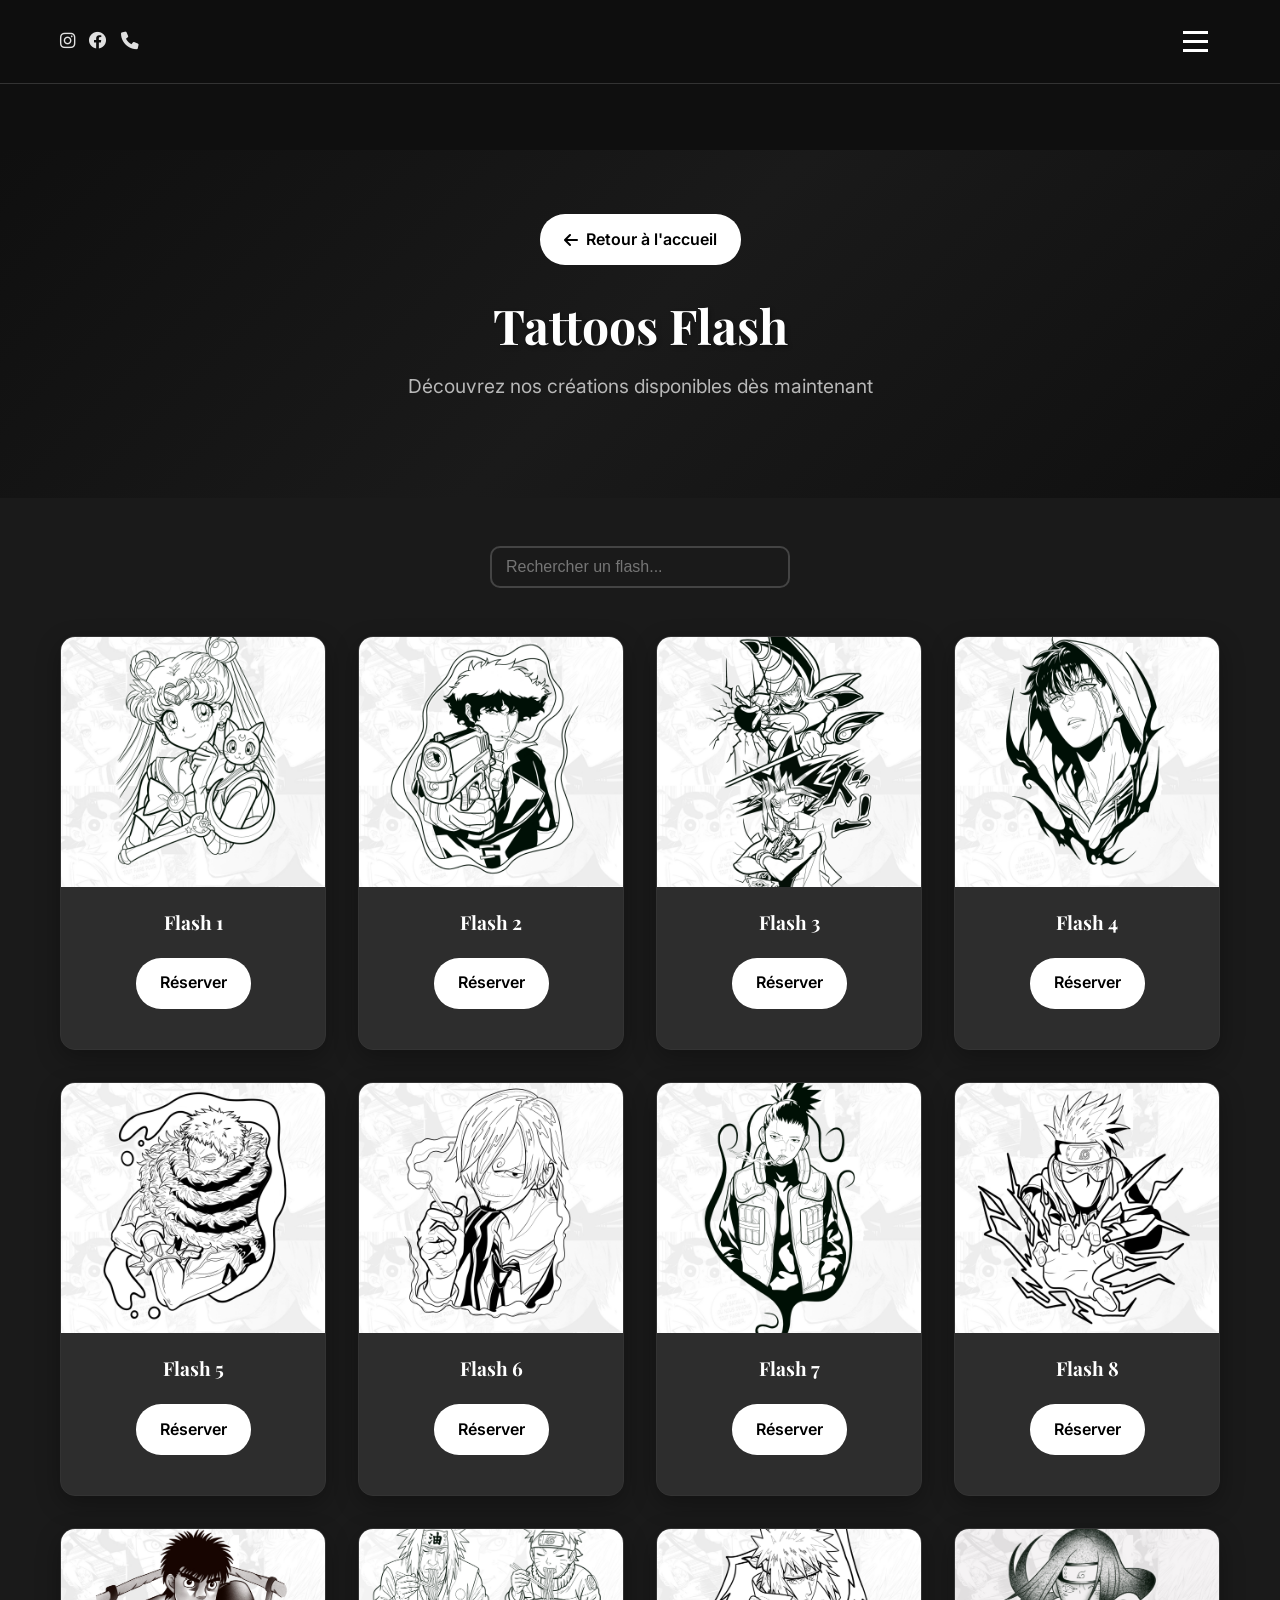
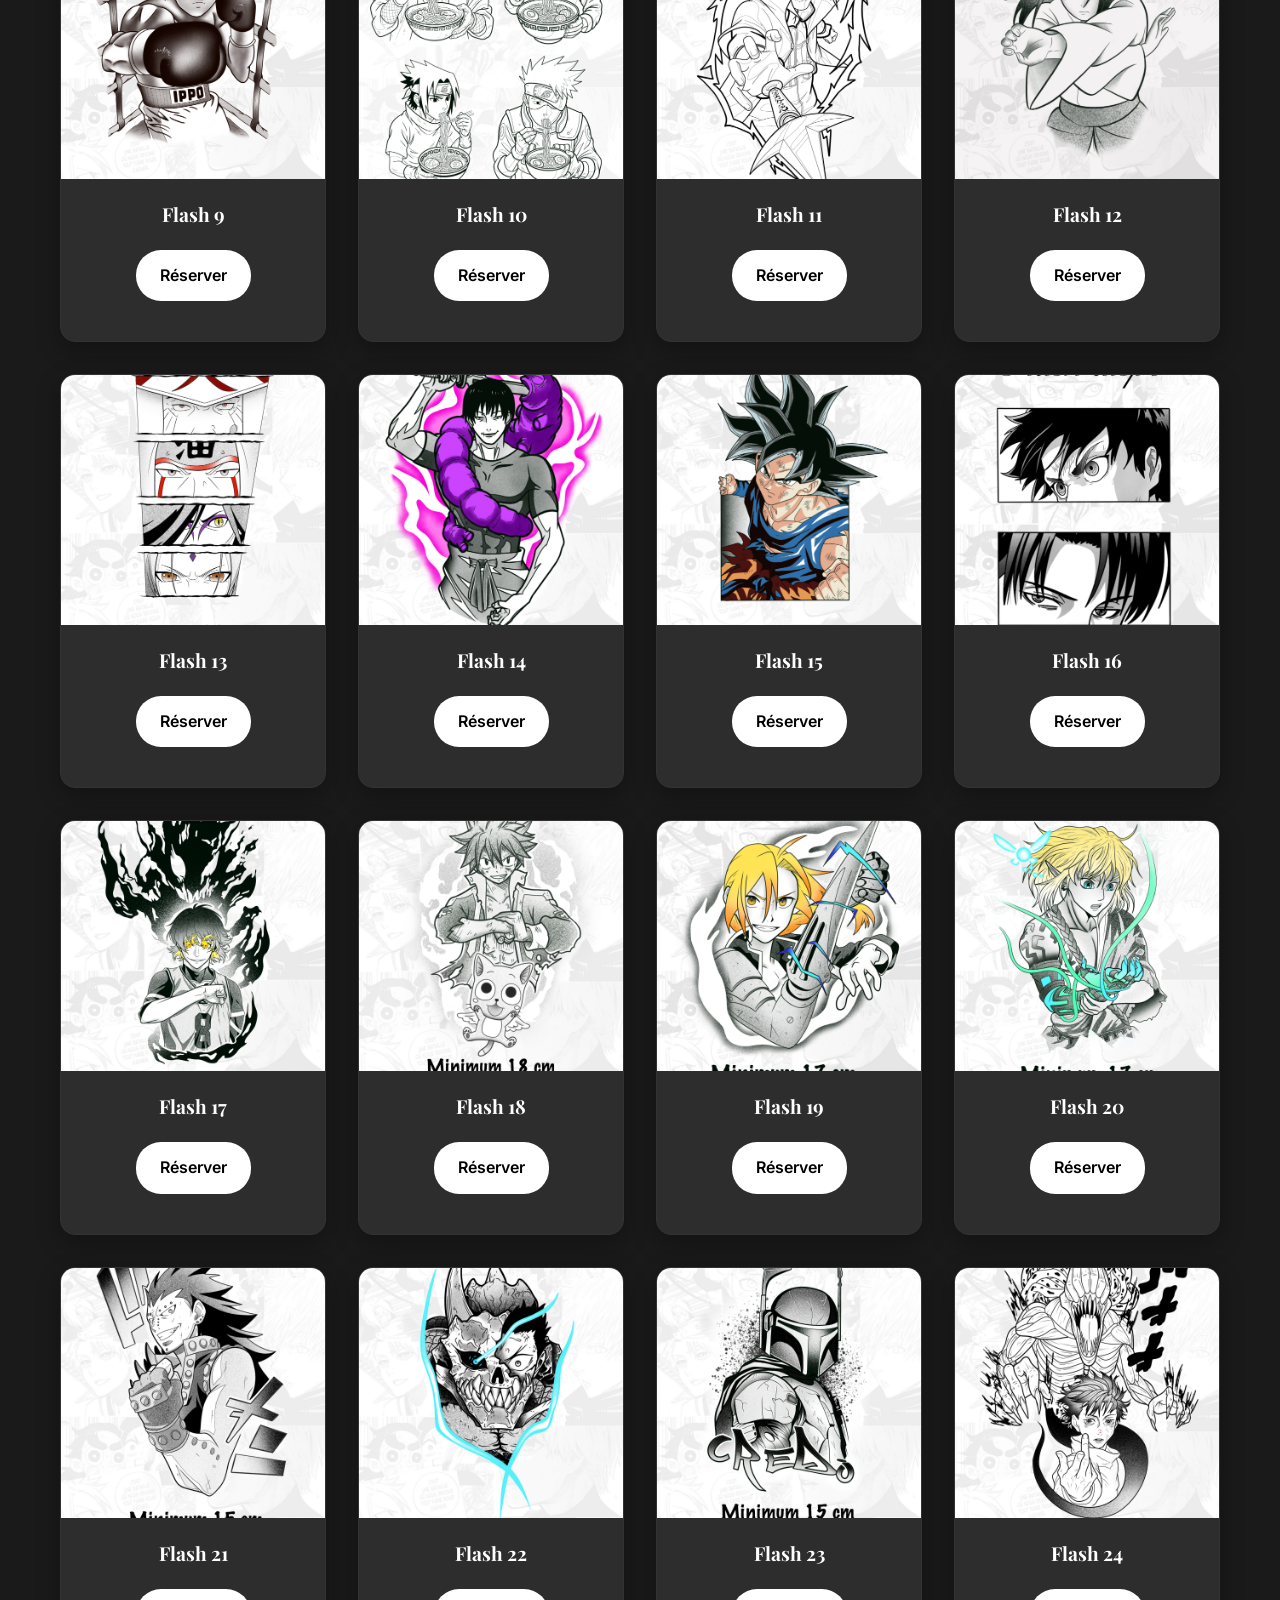
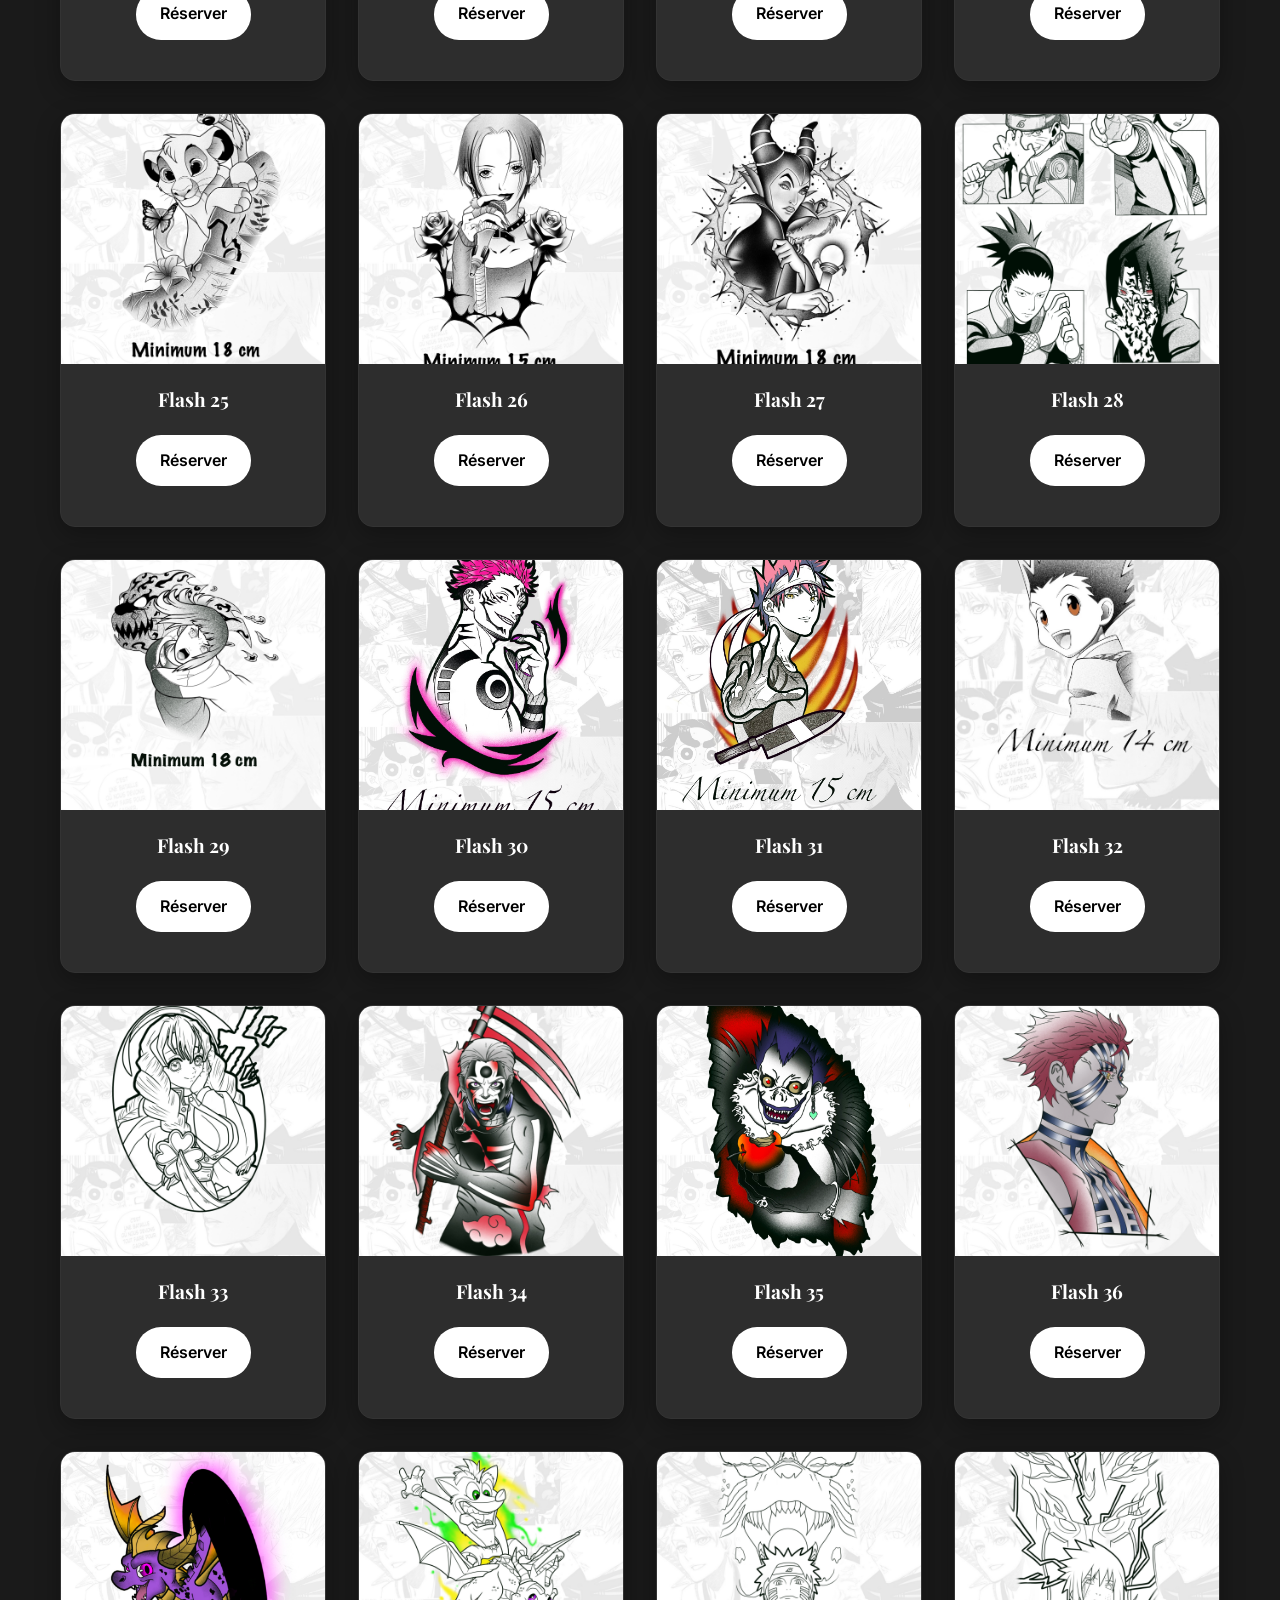
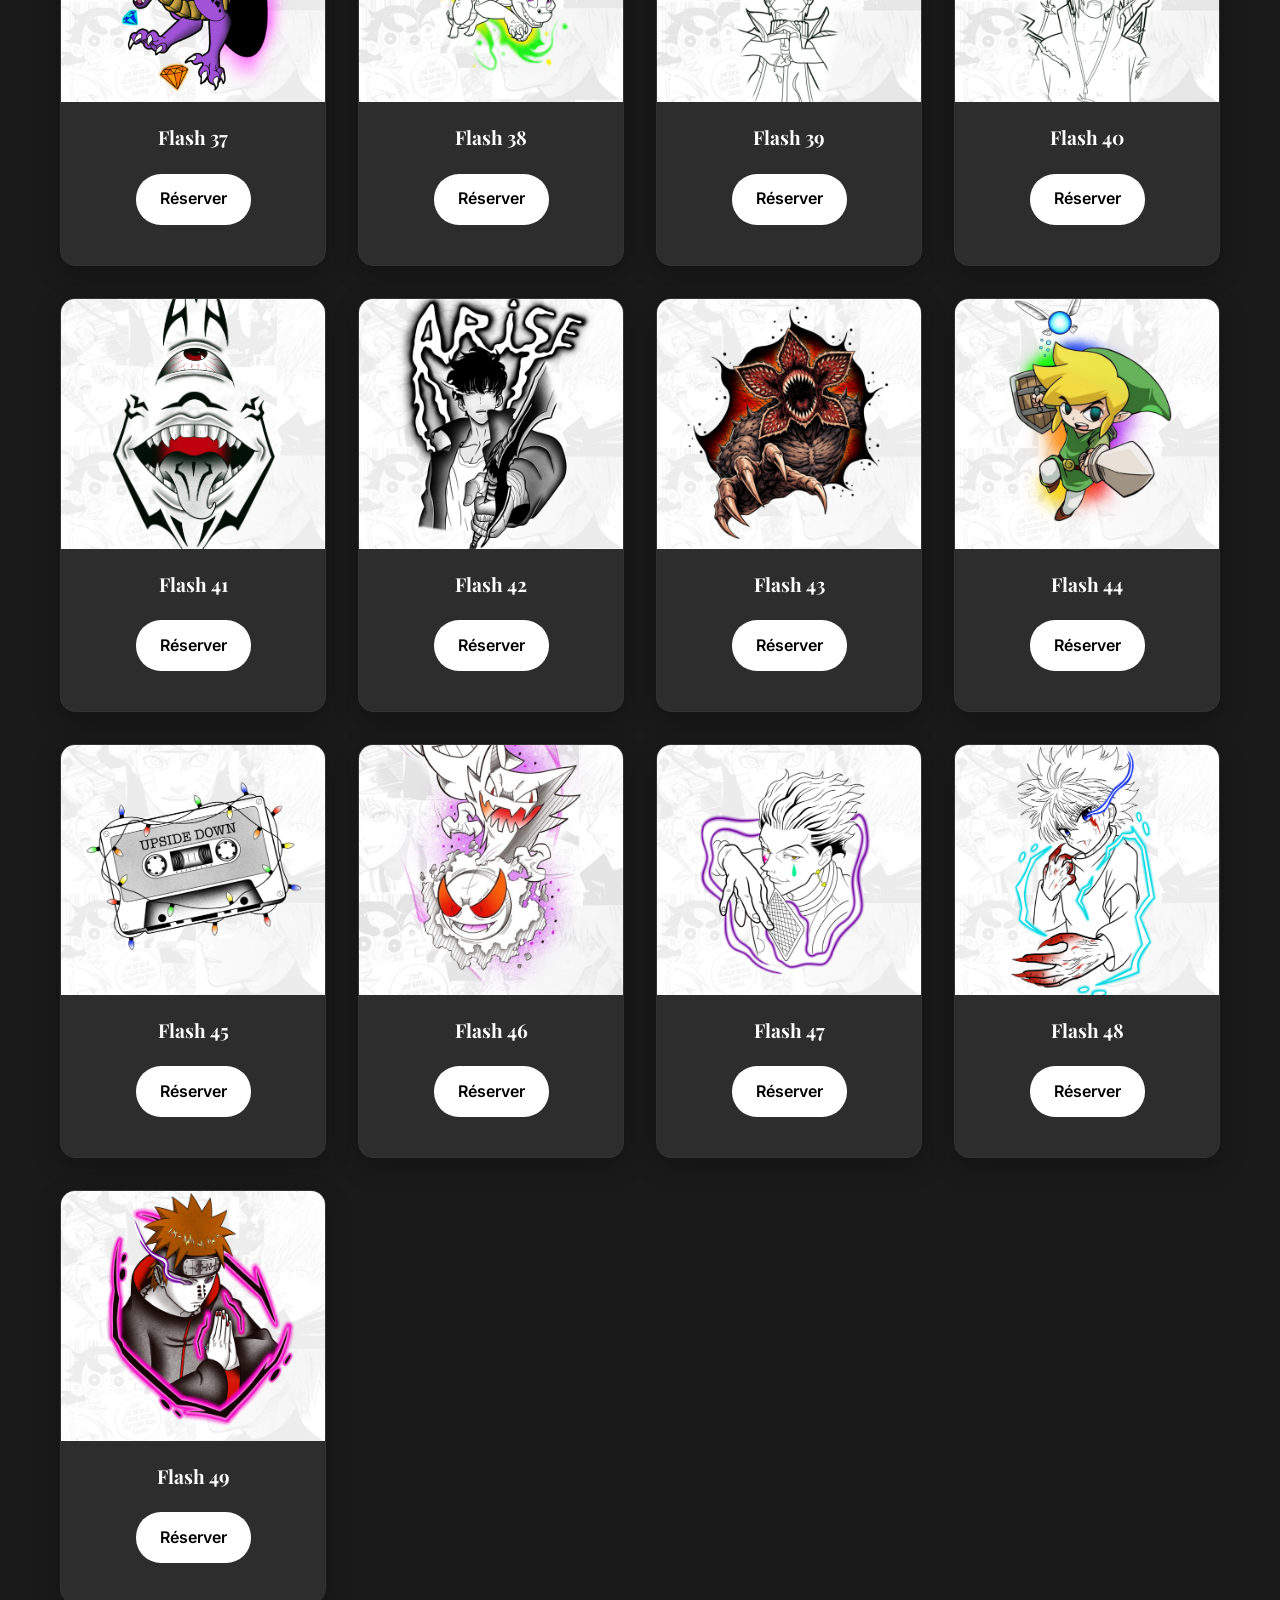
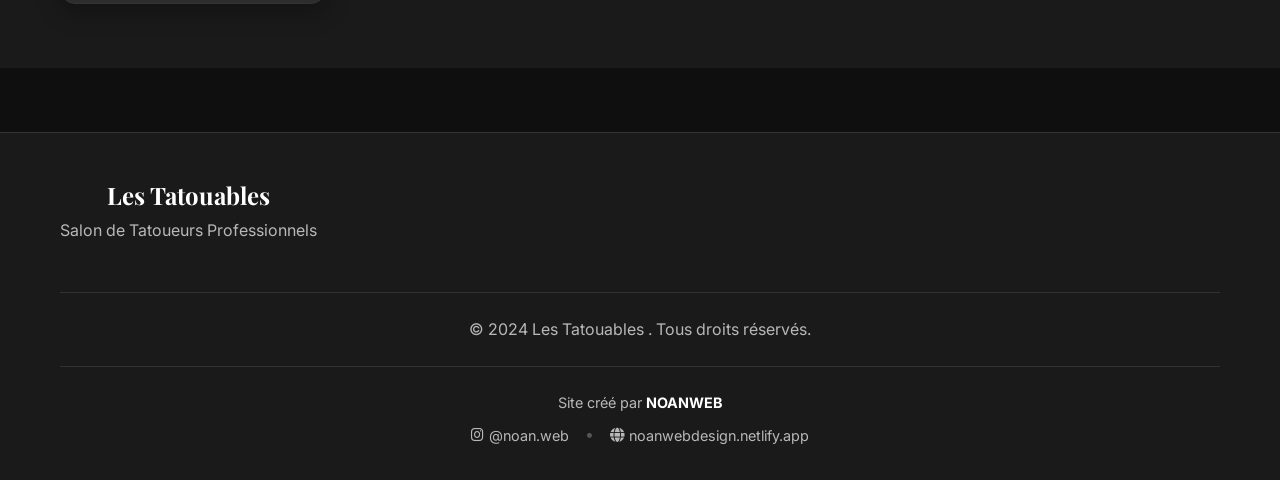
==== flash.html @ b3aecf4c "Site Les Tatouables - avis manuels, flashs, formulaire, styles Made-with: Cursor" ====
<!DOCTYPE html>
<html lang="fr">
<head>
    <meta charset="UTF-8">
    <meta name="viewport" content="width=device-width, initial-scale=1.0">
    <title>Flash - Les Tatouables</title>
    <meta name="description" content="Découvrez nos tatouages flash disponibles chez Les Tatouables - Salon de tatouage à Toul">
    <meta http-equiv="Cache-Control" content="no-cache, no-store, must-revalidate">
    <meta http-equiv="Pragma" content="no-cache">
    <meta http-equiv="Expires" content="0">
    <link rel="icon" type="image/png" href="images/logo.png">
    <link rel="stylesheet" href="styles.css">
    <link href="https://fonts.googleapis.com/css2?family=Playfair+Display:wght@400;700&family=Inter:wght@300;400;500;600&display=swap" rel="stylesheet">
    <link rel="stylesheet" href="https://cdnjs.cloudflare.com/ajax/libs/font-awesome/6.0.0/css/all.min.css">
    <style>
        /* Styles spécifiques pour la page flash */
        .flash-page-header {
            background: linear-gradient(135deg, #0f0f0f 0%, #1a1a1a 50%, #0f0f0f 100%);
            padding: 8rem 0 4rem;
            text-align: center;
            color: #ffffff;
        }
        
        .flash-page-header h1 {
            font-size: 3rem;
            margin-bottom: 1rem;
            text-shadow: 2px 2px 4px rgba(0, 0, 0, 0.3);
            font-family: 'Playfair Display', serif;
            font-weight: 700;
        }
        
        .flash-page-header p {
            font-size: 1.2rem;
            color: #b8b8b8;
            margin-bottom: 2rem;
        }
        
        .back-button {
            display: inline-flex;
            align-items: center;
            gap: 0.5rem;
            background: #ffffff;
            color: #000;
            padding: 0.8rem 1.5rem;
            border-radius: 25px;
            text-decoration: none;
            font-weight: 600;
            transition: all 0.3s ease;
            margin-bottom: 2rem;
        }
        
        .back-button:hover {
            background: #f0f0f0;
            transform: translateY(-2px);
        }
        
        .flash-section {
            padding: 4rem 0;
            background: #1a1a1a;
        }
        
        .flash-controls {
            display: flex;
            justify-content: center;
            gap: 1rem;
            margin-bottom: 3rem;
        }
        
        .flash-search {
            padding: 0.8rem 1.5rem;
            border: 2px solid #333;
            border-radius: 25px;
            background: #2d2d2d;
            color: white;
            font-size: 1rem;
            min-width: 300px;
        }
        
        .flash-search:focus {
            outline: none;
            border-color: #ff6b6b;
        }
        
        .flash-grid {
            display: grid;
            grid-template-columns: repeat(auto-fit, minmax(250px, 1fr));
            gap: 2rem;
            max-width: 1200px;
            margin: 0 auto;
        }
        
        .flash-item {
            background: #2d2d2d;
            border-radius: 15px;
            overflow: hidden;
            box-shadow: 0 8px 25px rgba(0,0,0,0.3);
            transition: transform 0.3s ease, box-shadow 0.3s ease;
        }
        
        .flash-item:hover {
            transform: translateY(-5px);
            box-shadow: 0 15px 35px rgba(0,0,0,0.4);
        }
        
        .flash-img {
            width: 100%;
            height: 250px;
            object-fit: cover;
            cursor: pointer;
            transition: transform 0.3s ease;
        }
        
        .flash-img:hover {
            transform: scale(1.05);
        }
        
        .flash-caption {
            padding: 1.5rem;
            text-align: center;
        }
        
        .flash-caption h3 {
            color: #ffffff;
            font-size: 1.2rem;
            margin-bottom: 0.5rem;
        }
        
        .flash-cta {
            display: inline-block;
            background: white;
            color: black;
            padding: 0.8rem 1.5rem;
            border-radius: 25px;
            text-decoration: none;
            font-weight: 600;
            transition: all 0.3s ease;
            margin-top: 1rem;
        }
        
        .flash-cta:hover {
            background: #f0f0f0;
            transform: translateY(-2px);
        }
        
        .flash-empty {
            text-align: center;
            color: #b8b8b8;
            font-size: 1.2rem;
            padding: 3rem;
        }
        
        /* Lightbox styles */
        .lightbox {
            display: none;
            position: fixed;
            z-index: 9999;
            left: 0;
            top: 0;
            width: 100%;
            height: 100%;
            background-color: rgba(0,0,0,0.9);
            cursor: pointer;
        }
        
        .lightbox-content {
            position: absolute;
            top: 50%;
            left: 50%;
            transform: translate(-50%, -50%);
            max-width: 95%;
            max-height: 95%;
            display: flex;
            align-items: center;
            justify-content: center;
        }
        
        .lightbox img {
            width: 100%;
            height: auto;
            max-width: 100vw;
            max-height: 100vh;
            border-radius: 8px;
            box-shadow: 0 10px 30px rgba(0,0,0,0.5);
            object-fit: contain;
        }
        
        .lightbox-close {
            position: absolute;
            top: 20px;
            right: 30px;
            color: white;
            font-size: 40px;
            font-weight: bold;
            cursor: pointer;
            background: rgba(0,0,0,0.5);
            border-radius: 50%;
            width: 50px;
            height: 50px;
            display: flex;
            align-items: center;
            justify-content: center;
            transition: all 0.3s ease;
        }
        
        .lightbox-close:hover {
            color: #ff4757;
            background: rgba(0,0,0,0.8);
            transform: scale(1.1);
        }
        
        /* Styles pour les boutons de navigation */
        .lightbox-nav {
            position: absolute !important;
            top: 50% !important;
            transform: translateY(-50%) !important;
            background: rgba(0, 0, 0, 0.6) !important;
            color: white !important;
            border: 1px solid rgba(255, 255, 255, 0.3) !important;
            width: 50px !important;
            height: 50px !important;
            border-radius: 50% !important;
            font-size: 16px !important;
            font-weight: normal !important;
            cursor: pointer !important;
            z-index: 10003 !important;
            display: flex !important;
            align-items: center !important;
            justify-content: center !important;
            transition: all 0.3s ease !important;
            opacity: 0.8 !important;
            visibility: visible !important;
            box-shadow: 0 2px 10px rgba(0,0,0,0.3) !important;
            pointer-events: auto !important;
        }
        
        .lightbox-nav:hover {
            background: rgba(0, 0, 0, 0.8) !important;
            opacity: 1 !important;
            transform: translateY(-50%) scale(1.05);
            box-shadow: 0 4px 15px rgba(0,0,0,0.4) !important;
        }
        
        .lightbox-nav:active {
            background: rgba(0, 0, 0, 0.9) !important;
            transform: translateY(-50%) scale(0.98);
        }
        
        .lightbox-prev {
            left: 20px;
        }
        
        .lightbox-next {
            right: 20px;
        }
        
        /* S'assurer que les boutons sont visibles par défaut */
        #lightbox-prev, #lightbox-next {
            display: flex !important;
            opacity: 1 !important;
            visibility: visible !important;
        }
        
        .lightbox-counter {
            position: absolute;
            bottom: 20px;
            left: 50%;
            transform: translateX(-50%);
            background: rgba(0, 0, 0, 0.7);
            color: white;
            padding: 8px 16px;
            border-radius: 20px;
            font-size: 14px;
            font-weight: 600;
            z-index: 10001;
        }
        
        /* Responsive pour mobile */
        @media (max-width: 768px) {
            .flash-page-header h1 {
                font-size: 2rem;
            }
            
            .flash-controls {
                flex-direction: column;
                align-items: center;
            }
            
            .flash-search {
                min-width: auto;
                width: 100%;
                max-width: 300px;
            }
            
            .flash-grid {
                grid-template-columns: repeat(4, 1fr);
                gap: 0.4rem;
                padding: 0 0.4rem;
            }
            
            .flash-item {
                margin-bottom: 0.5rem;
            }
            
            .flash-img {
                height: 100px;
            }
            
            .flash-caption {
                padding: 0.5rem 0.3rem;
            }
            
            .flash-caption h3 {
                font-size: 0.8rem;
                margin-bottom: 0.2rem;
            }
            
            .flash-cta {
                padding: 0.4rem 0.8rem;
                font-size: 0.7rem;
                margin-top: 0.3rem;
            }
            
            .lightbox-nav {
                width: 45px !important;
                height: 45px !important;
                font-size: 14px !important;
            }
            
            .lightbox-prev {
                left: 15px !important;
            }
            
            .lightbox-next {
                right: 15px !important;
            }
        }
        
        /* Optimisation pour très petits écrans */
        @media (max-width: 480px) {
            .flash-grid {
                grid-template-columns: repeat(2, 1fr);
                gap: 0.3rem;
                padding: 0 0.3rem;
            }
            
            .flash-img {
                height: 100px;
            }
            
            .flash-caption {
                padding: 0.5rem 0.3rem;
            }
            
            .flash-caption h3 {
                font-size: 0.8rem;
            }
            
            .flash-cta {
                padding: 0.4rem 0.8rem;
                font-size: 0.7rem;
            }
        }
    </style>
</head>
<body style="padding-top: 150px !important;">
    <!-- Navigation -->
    <nav class="navbar">
        <div class="nav-container" style="position:relative;">
            <div class="nav-left">
                <a href="https://www.instagram.com/lestatouables/" target="_blank" class="nav-link" aria-label="Instagram"><i class="fab fa-instagram"></i></a>
                <a href="https://www.facebook.com/profile.php?id=61582881365342&mibextid=wwXIfr&rdid=1nmot7GjAphBhBTR&share_url=https%3A%2F%2Fwww.facebook.com%2Fshare%2F1G3mzp4a32%2F%3Fmibextid%3DwwXIfr" target="_blank" class="nav-link" aria-label="Facebook"><i class="fab fa-facebook"></i></a>
                <a href="tel:0661154068" class="nav-link" aria-label="Téléphone"><i class="fas fa-phone"></i></a>
            </div>
            <div class="nav-center">
            </div>
            <ul id="menu" class="nav-menu">
                <li><a href="index.html" class="nav-link">Accueil</a></li>
                <li>
                    <a href="ldermo.html" class="nav-link">LDermo</a>
                    <ul class="nav-submenu">
                        <li><a href="ldermo.html" class="nav-link">Présentation</a></li>
                        <li><a href="ldermo-tarifs.html" class="nav-link">Tarification</a></li>
                    </ul>
                </li>
                <li class="active">
                    <a href="sinkolor.html" class="nav-link">Sinkolor</a>
                    <ul class="nav-submenu">
                        <li><a href="sinkolor.html" class="nav-link">Présentation</a></li>
                        <li><a href="flash.html" class="nav-link">Flash disponibles</a></li>
                    </ul>
                </li>
                <li><a href="index.html#avis" class="nav-link">Avis</a></li>
                <li><a href="index.html#contact" class="nav-link">Contact</a></li>
            </ul>
            <div class="hamburger" aria-label="Menu" aria-expanded="false" aria-controls="menu">
                <span class="bar"></span>
                <span class="bar"></span>
                <span class="bar"></span>
            </div>
        </div>
    </nav>

    <!-- Flash Page Header -->
    <section class="flash-page-header" style="padding-top: 4rem !important; margin-top: 0 !important;">
        <div class="container">
            <a href="index.html" class="back-button">
                <i class="fas fa-arrow-left"></i>
                Retour à l'accueil
            </a>
            <h1>Tattoos Flash</h1>
            <p>Découvrez nos créations disponibles dès maintenant</p>
        </div>
    </section>

    <!-- Flash Section -->
    <section class="flash-section" style="padding-top: 2rem !important; margin-top: 0 !important;">
        <div class="container">
            <div class="flash-controls" id="flashControls">
                <input type="search" id="flashSearch" class="flash-search" placeholder="Rechercher un flash...">
            </div>
            <div class="flash-grid" id="flashGrid">
                <div class="flash-item">
                    <img src="images/image00001.jpeg" alt="Flash 1" class="flash-img" onclick="openLightbox('images/image00001.jpeg', 'Flash 1')">
                    <div class="flash-caption">
                        <h3>Flash 1</h3>
                        <a href="index.html#contact" class="flash-cta">Réserver</a>
                    </div>
                </div>
                <div class="flash-item">
                    <img src="images/image00002.jpeg" alt="Flash 2" class="flash-img" onclick="openLightbox('images/image00002.jpeg', 'Flash 2')">
                    <div class="flash-caption">
                        <h3>Flash 2</h3>
                        <a href="index.html#contact" class="flash-cta">Réserver</a>
                    </div>
                </div>
                <div class="flash-item">
                    <img src="images/image00003.jpeg" alt="Flash 3" class="flash-img" onclick="openLightbox('images/image00003.jpeg', 'Flash 3')">
                    <div class="flash-caption">
                        <h3>Flash 3</h3>
                        <a href="index.html#contact" class="flash-cta">Réserver</a>
                    </div>
                </div>
                <div class="flash-item">
                    <img src="images/image00004.jpeg" alt="Flash 4" class="flash-img" onclick="openLightbox('images/image00004.jpeg', 'Flash 4')">
                    <div class="flash-caption">
                        <h3>Flash 4</h3>
                        <a href="index.html#contact" class="flash-cta">Réserver</a>
                    </div>
                </div>
                <div class="flash-item">
                    <img src="images/image00005.jpeg" alt="Flash 5" class="flash-img" onclick="openLightbox('images/image00005.jpeg', 'Flash 5')">
                    <div class="flash-caption">
                        <h3>Flash 5</h3>
                        <a href="index.html#contact" class="flash-cta">Réserver</a>
                    </div>
                </div>
                <div class="flash-item">
                    <img src="images/image00006.jpeg" alt="Flash 6" class="flash-img" onclick="openLightbox('images/image00006.jpeg', 'Flash 6')">
                    <div class="flash-caption">
                        <h3>Flash 6</h3>
                        <a href="index.html#contact" class="flash-cta">Réserver</a>
                    </div>
                </div>
                <div class="flash-item">
                    <img src="images/image00007.jpeg" alt="Flash 7" class="flash-img" onclick="openLightbox('images/image00007.jpeg', 'Flash 7')">
                    <div class="flash-caption">
                        <h3>Flash 7</h3>
                        <a href="index.html#contact" class="flash-cta">Réserver</a>
                    </div>
                </div>
                <div class="flash-item">
                    <img src="images/image00008.jpeg" alt="Flash 8" class="flash-img" onclick="openLightbox('images/image00008.jpeg', 'Flash 8')">
                    <div class="flash-caption">
                        <h3>Flash 8</h3>
                        <a href="index.html#contact" class="flash-cta">Réserver</a>
                    </div>
                </div>
                <div class="flash-item">
                    <img src="images/image00009.jpeg" alt="Flash 9" class="flash-img" onclick="openLightbox('images/image00009.jpeg', 'Flash 9')">
                    <div class="flash-caption">
                        <h3>Flash 9</h3>
                        <a href="index.html#contact" class="flash-cta">Réserver</a>
                    </div>
                </div>
                <div class="flash-item">
                    <img src="images/image00010.jpeg" alt="Flash 10" class="flash-img" onclick="openLightbox('images/image00010.jpeg', 'Flash 10')">
                    <div class="flash-caption">
                        <h3>Flash 10</h3>
                        <a href="index.html#contact" class="flash-cta">Réserver</a>
                    </div>
                </div>
                <div class="flash-item">
                    <img src="images/image00011.jpeg" alt="Flash 11" class="flash-img" onclick="openLightbox('images/image00011.jpeg', 'Flash 11')">
                    <div class="flash-caption">
                        <h3>Flash 11</h3>
                        <a href="index.html#contact" class="flash-cta">Réserver</a>
                    </div>
                </div>
                <div class="flash-item">
                    <img src="images/image00012.jpeg" alt="Flash 12" class="flash-img" onclick="openLightbox('images/image00012.jpeg', 'Flash 12')">
                    <div class="flash-caption">
                        <h3>Flash 12</h3>
                        <a href="index.html#contact" class="flash-cta">Réserver</a>
                    </div>
                </div>
                <div class="flash-item">
                    <img src="images/image00013.jpeg" alt="Flash 13" class="flash-img" onclick="openLightbox('images/image00013.jpeg', 'Flash 13')">
                    <div class="flash-caption">
                        <h3>Flash 13</h3>
                        <a href="index.html#contact" class="flash-cta">Réserver</a>
                    </div>
                </div>
                <div class="flash-item">
                    <img src="images/image00014.jpeg" alt="Flash 14" class="flash-img" onclick="openLightbox('images/image00014.jpeg', 'Flash 14')">
                    <div class="flash-caption">
                        <h3>Flash 14</h3>
                        <a href="index.html#contact" class="flash-cta">Réserver</a>
                    </div>
                </div>
                <div class="flash-item">
                    <img src="images/image00015.jpeg" alt="Flash 15" class="flash-img" onclick="openLightbox('images/image00015.jpeg', 'Flash 15')">
                    <div class="flash-caption">
                        <h3>Flash 15</h3>
                        <a href="index.html#contact" class="flash-cta">Réserver</a>
                    </div>
                </div>
                <div class="flash-item">
                    <img src="images/image00016.jpeg" alt="Flash 16" class="flash-img" onclick="openLightbox('images/image00016.jpeg', 'Flash 16')">
                    <div class="flash-caption">
                        <h3>Flash 16</h3>
                        <a href="index.html#contact" class="flash-cta">Réserver</a>
                    </div>
                </div>
                <div class="flash-item">
                    <img src="images/image00017.jpeg" alt="Flash 17" class="flash-img" onclick="openLightbox('images/image00017.jpeg', 'Flash 17')">
                    <div class="flash-caption">
                        <h3>Flash 17</h3>
                        <a href="index.html#contact" class="flash-cta">Réserver</a>
                    </div>
                </div>
                <div class="flash-item">
                    <img src="images/image00018.jpeg" alt="Flash 18" class="flash-img" onclick="openLightbox('images/image00018.jpeg', 'Flash 18')">
                    <div class="flash-caption">
                        <h3>Flash 18</h3>
                        <a href="index.html#contact" class="flash-cta">Réserver</a>
                    </div>
                </div>
                <div class="flash-item">
                    <img src="images/image00019.jpeg" alt="Flash 19" class="flash-img" onclick="openLightbox('images/image00019.jpeg', 'Flash 19')">
                    <div class="flash-caption">
                        <h3>Flash 19</h3>
                        <a href="index.html#contact" class="flash-cta">Réserver</a>
                    </div>
                </div>
                <div class="flash-item">
                    <img src="images/image00020.jpeg" alt="Flash 20" class="flash-img" onclick="openLightbox('images/image00020.jpeg', 'Flash 20')">
                    <div class="flash-caption">
                        <h3>Flash 20</h3>
                        <a href="index.html#contact" class="flash-cta">Réserver</a>
                    </div>
                </div>
                <div class="flash-item">
                    <img src="images/image00021.jpeg" alt="Flash 21" class="flash-img" onclick="openLightbox('images/image00021.jpeg', 'Flash 21')">
                    <div class="flash-caption">
                        <h3>Flash 21</h3>
                        <a href="index.html#contact" class="flash-cta">Réserver</a>
                    </div>
                </div>
                <div class="flash-item">
                    <img src="images/image00022.jpeg" alt="Flash 22" class="flash-img" onclick="openLightbox('images/image00022.jpeg', 'Flash 22')">
                    <div class="flash-caption">
                        <h3>Flash 22</h3>
                        <a href="index.html#contact" class="flash-cta">Réserver</a>
                    </div>
                </div>
                <div class="flash-item">
                    <img src="images/image00023.jpeg" alt="Flash 23" class="flash-img" onclick="openLightbox('images/image00023.jpeg', 'Flash 23')">
                    <div class="flash-caption">
                        <h3>Flash 23</h3>
                        <a href="index.html#contact" class="flash-cta">Réserver</a>
                    </div>
                </div>
                <div class="flash-item">
                    <img src="images/image00024.jpeg" alt="Flash 24" class="flash-img" onclick="openLightbox('images/image00024.jpeg', 'Flash 24')">
                    <div class="flash-caption">
                        <h3>Flash 24</h3>
                        <a href="index.html#contact" class="flash-cta">Réserver</a>
                    </div>
                </div>
                <div class="flash-item">
                    <img src="images/image00025.jpeg" alt="Flash 25" class="flash-img" onclick="openLightbox('images/image00025.jpeg', 'Flash 25')">
                    <div class="flash-caption">
                        <h3>Flash 25</h3>
                        <a href="index.html#contact" class="flash-cta">Réserver</a>
                    </div>
                </div>
                <div class="flash-item">
                    <img src="images/image00026.jpeg" alt="Flash 26" class="flash-img" onclick="openLightbox('images/image00026.jpeg', 'Flash 26')">
                    <div class="flash-caption">
                        <h3>Flash 26</h3>
                        <a href="index.html#contact" class="flash-cta">Réserver</a>
                    </div>
                </div>
                <div class="flash-item">
                    <img src="images/image00027.jpeg" alt="Flash 27" class="flash-img" onclick="openLightbox('images/image00027.jpeg', 'Flash 27')">
                    <div class="flash-caption">
                        <h3>Flash 27</h3>
                        <a href="index.html#contact" class="flash-cta">Réserver</a>
                    </div>
                </div>
                <div class="flash-item">
                    <img src="images/image00028.jpeg" alt="Flash 28" class="flash-img" onclick="openLightbox('images/image00028.jpeg', 'Flash 28')">
                    <div class="flash-caption">
                        <h3>Flash 28</h3>
                        <a href="index.html#contact" class="flash-cta">Réserver</a>
                    </div>
                </div>
                <div class="flash-item">
                    <img src="images/image00029.jpeg" alt="Flash 29" class="flash-img" onclick="openLightbox('images/image00029.jpeg', 'Flash 29')">
                    <div class="flash-caption">
                        <h3>Flash 29</h3>
                        <a href="index.html#contact" class="flash-cta">Réserver</a>
                    </div>
                </div>
                <div class="flash-item">
                    <img src="images/image00030.jpeg" alt="Flash 30" class="flash-img" onclick="openLightbox('images/image00030.jpeg', 'Flash 30')">
                    <div class="flash-caption">
                        <h3>Flash 30</h3>
                        <a href="index.html#contact" class="flash-cta">Réserver</a>
                    </div>
                </div>
                <div class="flash-item">
                    <img src="images/image00031.jpeg" alt="Flash 31" class="flash-img" onclick="openLightbox('images/image00031.jpeg', 'Flash 31')">
                    <div class="flash-caption">
                        <h3>Flash 31</h3>
                        <a href="index.html#contact" class="flash-cta">Réserver</a>
                    </div>
                </div>
                <div class="flash-item">
                    <img src="images/image00032.jpeg" alt="Flash 32" class="flash-img" onclick="openLightbox('images/image00032.jpeg', 'Flash 32')">
                    <div class="flash-caption">
                        <h3>Flash 32</h3>
                        <a href="index.html#contact" class="flash-cta">Réserver</a>
                    </div>
                </div>
                <div class="flash-item">
                    <img src="images/image00033.jpeg" alt="Flash 33" class="flash-img" onclick="openLightbox('images/image00033.jpeg', 'Flash 33')">
                    <div class="flash-caption">
                        <h3>Flash 33</h3>
                        <a href="index.html#contact" class="flash-cta">Réserver</a>
                    </div>
                </div>
                <div class="flash-item">
                    <img src="images/image00034.jpeg" alt="Flash 34" class="flash-img" onclick="openLightbox('images/image00034.jpeg', 'Flash 34')">
                    <div class="flash-caption">
                        <h3>Flash 34</h3>
                        <a href="index.html#contact" class="flash-cta">Réserver</a>
                    </div>
                </div>
                <div class="flash-item">
                    <img src="images/image00035.jpeg" alt="Flash 35" class="flash-img" onclick="openLightbox('images/image00035.jpeg', 'Flash 35')">
                    <div class="flash-caption">
                        <h3>Flash 35</h3>
                        <a href="index.html#contact" class="flash-cta">Réserver</a>
                    </div>
                </div>
                <div class="flash-item">
                    <img src="images/image00036.jpeg" alt="Flash 36" class="flash-img" onclick="openLightbox('images/image00036.jpeg', 'Flash 36')">
                    <div class="flash-caption">
                        <h3>Flash 36</h3>
                        <a href="index.html#contact" class="flash-cta">Réserver</a>
                    </div>
                </div>
                <div class="flash-item">
                    <img src="images/image00037.jpeg" alt="Flash 37" class="flash-img" onclick="openLightbox('images/image00037.jpeg', 'Flash 37')">
                    <div class="flash-caption">
                        <h3>Flash 37</h3>
                        <a href="index.html#contact" class="flash-cta">Réserver</a>
                    </div>
                </div>
                <div class="flash-item">
                    <img src="images/image00038.jpeg" alt="Flash 38" class="flash-img" onclick="openLightbox('images/image00038.jpeg', 'Flash 38')">
                    <div class="flash-caption">
                        <h3>Flash 38</h3>
                        <a href="index.html#contact" class="flash-cta">Réserver</a>
                    </div>
                </div>
                <div class="flash-item">
                    <img src="images/image00039.jpeg" alt="Flash 39" class="flash-img" onclick="openLightbox('images/image00039.jpeg', 'Flash 39')">
                    <div class="flash-caption">
                        <h3>Flash 39</h3>
                        <a href="index.html#contact" class="flash-cta">Réserver</a>
                    </div>
                </div>
                <div class="flash-item">
                    <img src="images/image00040.jpeg" alt="Flash 40" class="flash-img" onclick="openLightbox('images/image00040.jpeg', 'Flash 40')">
                    <div class="flash-caption">
                        <h3>Flash 40</h3>
                        <a href="index.html#contact" class="flash-cta">Réserver</a>
                    </div>
                </div>
                <div class="flash-item">
                    <img src="images/flashh3.jpeg" alt="Flash 41" class="flash-img" onclick="openLightbox('images/flashh3.jpeg', 'Flash 41')">
                    <div class="flash-caption">
                        <h3>Flash 41</h3>
                        <a href="index.html#contact" class="flash-cta">Réserver</a>
                    </div>
                </div>
                <div class="flash-item">
                    <img src="images/flashh4.jpeg" alt="Flash 42" class="flash-img" onclick="openLightbox('images/flashh4.jpeg', 'Flash 42')">
                    <div class="flash-caption">
                        <h3>Flash 42</h3>
                        <a href="index.html#contact" class="flash-cta">Réserver</a>
                    </div>
                </div>
                <div class="flash-item">
                    <img src="IMG_1117.jpeg" alt="Flash 43" class="flash-img" onclick="openLightbox('IMG_1117.jpeg', 'Flash 43')">
                    <div class="flash-caption">
                        <h3>Flash 43</h3>
                        <a href="index.html#contact" class="flash-cta">Réserver</a>
                    </div>
                </div>
                <div class="flash-item">
                    <img src="IMG_1125.jpeg" alt="Flash 44" class="flash-img" onclick="openLightbox('IMG_1125.jpeg', 'Flash 44')">
                    <div class="flash-caption">
                        <h3>Flash 44</h3>
                        <a href="index.html#contact" class="flash-cta">Réserver</a>
                    </div>
                </div>
                <div class="flash-item">
                    <img src="IMG_1171.jpeg" alt="Flash 45" class="flash-img" onclick="openLightbox('IMG_1171.jpeg', 'Flash 45')">
                    <div class="flash-caption">
                        <h3>Flash 45</h3>
                        <a href="index.html#contact" class="flash-cta">Réserver</a>
                    </div>
                </div>
                <div class="flash-item">
                    <img src="IMG_9510.jpeg" alt="Flash 46" class="flash-img" onclick="openLightbox('IMG_9510.jpeg', 'Flash 46')">
                    <div class="flash-caption">
                        <h3>Flash 46</h3>
                        <a href="index.html#contact" class="flash-cta">Réserver</a>
                    </div>
                </div>
                <div class="flash-item">
                    <img src="images/flashsol1.jpeg" alt="Flash 47" class="flash-img" onclick="openLightbox('images/flashsol1.jpeg', 'Flash 47')">
                    <div class="flash-caption">
                        <h3>Flash 47</h3>
                        <a href="index.html#contact" class="flash-cta">Réserver</a>
                    </div>
                </div>
                <div class="flash-item">
                    <img src="images/flashsol2.jpeg" alt="Flash 48" class="flash-img" onclick="openLightbox('images/flashsol2.jpeg', 'Flash 48')">
                    <div class="flash-caption">
                        <h3>Flash 48</h3>
                        <a href="index.html#contact" class="flash-cta">Réserver</a>
                    </div>
                </div>
                <div class="flash-item">
                    <img src="images/flashzer.jpeg" alt="Flash 49" class="flash-img" onclick="openLightbox('images/flashzer.jpeg', 'Flash 49')">
                    <div class="flash-caption">
                        <h3>Flash 49</h3>
                        <a href="index.html#contact" class="flash-cta">Réserver</a>
                    </div>
                </div>
            </div>
            <div class="flash-empty" id="flashEmpty" style="display:none;">Aucun flash disponible.</div>
        </div>
    </section>

    <!-- Footer -->
    <footer class="footer" style="background: #1a1a1a; padding: 3rem 0 2rem; margin-top: 4rem;">
        <div class="container">
            <div class="footer-content" style="text-align: center; margin-bottom: 2rem;">
                <div class="footer-logo" style="margin-bottom: 1rem;">
                    <h3 style="color: #ffffff; margin-bottom: 0.5rem;">Les Tatouables</h3>
                    <p style="color: #b8b8b8;">Salon de Tatoueurs Professionnels</p>
                </div>
            </div>
            <div class="footer-bottom" style="text-align: center; padding-top: 1.5rem; border-top: 1px solid rgba(255,255,255,0.1); margin-top: 1.5rem;">
                <p style="color: #b8b8b8; margin-bottom: 1rem;">&copy; 2024 Les Tatouables . Tous droits réservés.</p>
                <div class="footer-creator" style="margin-top: 1.5rem; padding-top: 1.5rem; border-top: 1px solid rgba(255,255,255,0.1);">
                    <p style="color: #b8b8b8; font-size: 0.9rem; margin-bottom: 0.5rem;">Site créé par <strong style="color: #ffffff;">NOANWEB</strong></p>
                    <div style="display: flex; justify-content: center; gap: 1rem; align-items: center; flex-wrap: wrap;">
                        <a href="https://www.instagram.com/noan.web/" target="_blank" style="color: #b8b8b8; text-decoration: none; font-size: 0.9rem; display: inline-flex; align-items: center; gap: 0.3rem; transition: color 0.3s ease;" onmouseover="this.style.color='#ffffff'" onmouseout="this.style.color='#b8b8b8'">
                            <i class="fab fa-instagram"></i> @noan.web
                        </a>
                        <span style="color: #555;">•</span>
                        <a href="https://noanwebdesign.netlify.app" target="_blank" style="color: #b8b8b8; text-decoration: none; font-size: 0.9rem; display: inline-flex; align-items: center; gap: 0.3rem; transition: color 0.3s ease;" onmouseover="this.style.color='#ffffff'" onmouseout="this.style.color='#b8b8b8'">
                            <i class="fas fa-globe"></i> noanwebdesign.netlify.app
                        </a>
                    </div>
                </div>
            </div>
        </div>
    </footer>

    <!-- Lightbox -->
    <div id="lightbox" class="lightbox">
        <span class="lightbox-close" onclick="closeLightbox()">&times;</span>
        <button class="lightbox-nav lightbox-prev" id="lightbox-prev" aria-label="Image précédente" onclick="navigateToImage('prev')">
            <i class="fas fa-chevron-left"></i>
        </button>
        <button class="lightbox-nav lightbox-next" id="lightbox-next" aria-label="Image suivante" onclick="navigateToImage('next')">
            <i class="fas fa-chevron-right"></i>
        </button>
        <div class="lightbox-content">
            <img id="lightbox-img" src="" alt="">
        </div>
        <div class="lightbox-counter" id="lightbox-counter">
            <span id="current-image">1</span> / <span id="total-images">1</span>
        </div>
    </div>

    <script type="module" src="script-firebase.js"></script>
    <script>
    // Script de navigation et fonctionnalités de base
    document.addEventListener('DOMContentLoaded', function() {
        // Navigation mobile
        const hamburger = document.querySelector('.hamburger');
        const navMenu = document.querySelector('.nav-menu');
        
        if (hamburger && navMenu) {
            hamburger.addEventListener('click', function() {
                hamburger.classList.toggle('active');
                navMenu.classList.toggle('active');
            });
        }
        
        // Scroll navbar
        const navbar = document.querySelector('.navbar');
        if (navbar) {
            window.addEventListener('scroll', function() {
                if (window.scrollY > 100) {
                    navbar.style.background = 'rgba(15, 15, 15, 0.95)';
                    navbar.style.backdropFilter = 'blur(10px)';
                } else {
                    navbar.style.background = 'rgba(15, 15, 15, 0.95)';
                    navbar.style.boxShadow = 'none';
                }
            });
        }
        
        // Gestion des sous-menus
        const menuItems = document.querySelectorAll('.nav-menu > li');
        
        menuItems.forEach(item => {
            const submenu = item.querySelector('.nav-submenu');
            if (submenu) {
                const mainLink = item.querySelector('a');
                
                // Gestion du survol pour desktop
                item.addEventListener('mouseenter', function() {
                    if (window.innerWidth > 768) {
                        submenu.style.display = 'block';
                    }
                });
                
                item.addEventListener('mouseleave', function() {
                    if (window.innerWidth > 768) {
                        submenu.style.display = 'none';
                    }
                });
                
                // Gestion du clic pour mobile
                mainLink.addEventListener('click', function(e) {
                    if (window.innerWidth <= 768) {
                        e.preventDefault();
                        
                        // Fermer tous les autres sous-menus
                        menuItems.forEach(otherItem => {
                            if (otherItem !== item) {
                                const otherSubmenu = otherItem.querySelector('.nav-submenu');
                                if (otherSubmenu) {
                                    otherSubmenu.style.display = 'none';
                                }
                            }
                        });
                        
                        // Toggle le sous-menu actuel
                        if (submenu.style.display === 'none' || submenu.style.display === '') {
                            submenu.style.display = 'block';
                        } else {
                            submenu.style.display = 'none';
                        }
                    }
                });
            }
        });
        
        // Fermer les sous-menus quand on clique ailleurs
        document.addEventListener('click', function(e) {
            if (!e.target.closest('.nav-menu')) {
                menuItems.forEach(item => {
                    const submenu = item.querySelector('.nav-submenu');
                    if (submenu) {
                        submenu.style.display = 'none';
                    }
                });
            }
        });
    });
    
    // Variables globales pour la navigation dans la lightbox
    let currentImageIndex = 0;
    let allImages = [];
    
    // Fonctions de lightbox - GLOBALES
    function openLightbox(src, alt) {
        console.log('openLightbox appelée pour:', src);
        const lightbox = document.getElementById('lightbox');
        const lightboxImg = document.getElementById('lightbox-img');
        
        // Récupérer toutes les images du portfolio
        const portfolioImages = document.querySelectorAll('#flashGrid .flash-img');
        allImages = Array.from(portfolioImages).map(img => ({
            src: img.src,
            alt: img.alt
        }));
        
        console.log('Images trouvées:', allImages.length);
        
        // Trouver l'index de l'image actuelle
        currentImageIndex = allImages.findIndex(img => img.src === src);
        if (currentImageIndex === -1) currentImageIndex = 0;
        
        console.log('Index actuel:', currentImageIndex);
        
        if (lightbox && lightboxImg) {
            lightboxImg.src = src;
            lightboxImg.alt = alt;
            lightbox.style.display = 'block';
            document.body.style.overflow = 'hidden';
            
            // Mettre à jour le compteur
            updateLightboxCounter();
            
            // Afficher/masquer les boutons de navigation
            updateNavigationButtons();
            
            console.log('Lightbox ouverte, boutons mis à jour');
        }
    }
    
    function updateLightboxCounter() {
        const currentSpan = document.getElementById('current-image');
        const totalSpan = document.getElementById('total-images');
        
        if (currentSpan && totalSpan) {
            currentSpan.textContent = currentImageIndex + 1;
            totalSpan.textContent = allImages.length;
        }
    }
    
    function updateNavigationButtons() {
        const prevBtn = document.getElementById('lightbox-prev');
        const nextBtn = document.getElementById('lightbox-next');
        
        console.log('updateNavigationButtons appelée, allImages.length:', allImages.length);
        console.log('prevBtn:', prevBtn, 'nextBtn:', nextBtn);
        
        if (prevBtn && nextBtn) {
            // Toujours afficher les boutons pour le débogage
            prevBtn.style.display = 'flex';
            nextBtn.style.display = 'flex';
            prevBtn.style.opacity = '1';
            nextBtn.style.opacity = '1';
            prevBtn.style.visibility = 'visible';
            nextBtn.style.visibility = 'visible';
            
            console.log('Boutons forcés à être visibles');
        }
    }
    
    function navigateToImage(direction) {
        console.log('navigateToImage appelée:', direction);
        
        if (allImages.length <= 1) return;
        
        if (direction === 'prev') {
            currentImageIndex = currentImageIndex > 0 ? currentImageIndex - 1 : allImages.length - 1;
        } else if (direction === 'next') {
            currentImageIndex = currentImageIndex < allImages.length - 1 ? currentImageIndex + 1 : 0;
        }
        
        const lightboxImg = document.getElementById('lightbox-img');
        if (lightboxImg && allImages[currentImageIndex]) {
            lightboxImg.src = allImages[currentImageIndex].src;
            lightboxImg.alt = allImages[currentImageIndex].alt;
            updateLightboxCounter();
        }
    }
    
    function closeLightbox() {
        const lightbox = document.getElementById('lightbox');
        if (lightbox) {
            lightbox.style.display = 'none';
            document.body.style.overflow = 'auto';
        }
    }
    
    // Navigation au clavier pour la lightbox
    document.addEventListener('keydown', function(e) {
        const lightbox = document.getElementById('lightbox');
        if (lightbox && lightbox.style.display === 'block') {
            if (e.key === 'Escape') {
                closeLightbox();
            } else if (e.key === 'ArrowLeft') {
                navigateToImage('prev');
            } else if (e.key === 'ArrowRight') {
                navigateToImage('next');
            }
        }
    });
    </script>

</body>
</html>
---- styles.css ----
/* Reset and Base Styles */
* {
    margin: 0;
    padding: 0;
    box-sizing: border-box;
}

html {
    scroll-behavior: smooth;
}

body {
    font-family: 'Inter', sans-serif;
    line-height: 1.6;
    color: #f2f2f2;
    background-color: #0f0f0f;
    overflow-x: hidden;
}

/* Corriger le problème de la navbar qui coupe le contenu sur mobile */
@media (max-width: 768px) {
    body {
        padding-top: 80px !important;
    }
}

.container {
    max-width: 1200px;
    margin: 0 auto;
    padding: 0 20px;
}

/* Typography */
h1, h2, h3, h4, h5, h6 {
    font-family: 'Playfair Display', serif;
    font-weight: 700;
    line-height: 1.2;
}

.section-title {
    font-size: 2.5rem;
    text-align: center;
    margin-bottom: 1rem;
    color: #ffffff;
}

.section-subtitle {
    text-align: center;
    font-size: 1.1rem;
    color: #b8b8b8;
    margin-bottom: 3rem;
}

/* Buttons */
.btn {
    display: inline-block;
    padding: 12px 30px;
    text-decoration: none;
    border-radius: 50px;
    font-weight: 500;
    transition: all 0.3s ease;
    border: none;
    cursor: pointer;
    font-size: 1rem;
}

.btn-primary {
    background: #ffffff;
    color: #000;
    font-weight: 600;
}

.btn-primary:hover {
    transform: translateY(-2px);
    box-shadow: 0 10px 20px rgba(255, 255, 255, 0.25);
}

.btn-secondary {
    background: transparent;
    color: #ffffff;
    border: 2px solid #ffffff;
}

.btn-secondary:hover {
    background: #ffffff;
    color: #000;
    transform: translateY(-2px);
}

.btn-instagram { display:none; }

.btn-instagram:hover {
    transform: translateY(-2px);
    box-shadow: 0 10px 20px rgba(188, 24, 136, 0.3);
}

/* Navigation */
.navbar {
    position: fixed;
    top: 0;
    width: 100%;
    background: rgba(26, 26, 26, 0.95);
    backdrop-filter: blur(10px);
    z-index: 1000;
    padding: 1rem 0;
    transition: all 0.3s ease;
    border-bottom: 1px solid #333;
}

.nav-container {
    max-width: 1200px;
    margin: 0 auto;
    padding: 0 20px;
    display: flex;
    justify-content: space-between;
    align-items: center;
}

.nav-left { display:flex; align-items:center; gap: 14px; }
.nav-left .nav-link { font-size: 1.1rem; }

.nav-center {
    position: absolute;
    left: 50%;
    top: 50%;
    transform: translate(-50%, -50%);
    z-index: 10;
}

.nav-menu {
    position: absolute;
    top: 100%;
    right: 0;
    left: auto;
    width: 280px;
    display: none;
    flex-direction: column;
    list-style: none;
    gap: 0;
    background-color: #1a1a1a;
    text-align: right;
    box-shadow: 0 16px 40px rgba(0, 0, 0, 0.45);
    padding: 0 10px;
    border: none;
    border-radius: 12px;
    margin-top: 10px;
    margin-right: 8px;
    z-index: 1200;
    overflow: hidden;
    max-height: 0;
    opacity: 0;
    transition: max-height .28s ease, opacity .24s ease, padding .24s ease;
}
.nav-menu.active { 
    display: flex; 
    max-height: 70vh; 
    opacity: 1; 
    padding-top: 8px; 
    padding-bottom: 8px; 
}
.nav-menu li { margin: .25rem 0; }

/* Supprimer totalement les puces/markers */
.nav-menu, .nav-submenu { list-style: none; }
.nav-menu li::marker, .nav-submenu li::marker { content: none; }
.nav-menu li, .nav-submenu li { list-style: none; }
.nav-menu > li > a, .nav-submenu .nav-link { background: transparent; }

.nav-link {
    text-decoration: none;
    color: #e0e0e0;
    font-weight: 500;
    transition: color 0.3s ease;
    position: relative;
}

.nav-link:hover {
    color: #ffffff;
}

.nav-link::after {
    content: '';
    position: absolute;
    bottom: -5px;
    left: 0;
    width: 0;
    height: 2px;
    background: #ffffff;
    transition: width 0.3s ease;
}

.nav-link:hover::after {
    width: 100%;
}

/* Sous-menu */
.nav-menu > li { position: relative; }
.nav-submenu {
    position: absolute;
    top: 100%;
    left: 0;
    background: #2c3e50;
    border-radius: 8px;
    box-shadow: 0 4px 15px rgba(0,0,0,0.3);
    z-index: 1000;
    min-width: 200px;
    list-style: none;
    padding: 0;
    margin: 0;
    opacity: 0;
    visibility: hidden;
    pointer-events: none;
    transition: opacity .25s ease, visibility .25s ease;
}

.nav-submenu li {
    display: block;
    margin: 0;
    padding: 0;
}

.nav-submenu .nav-link {
    display: block !important;
    padding: 12px 20px;
    color: #ffffff !important;
    text-decoration: none !important;
    border-bottom: 1px solid #34495e;
    transition: background-color 0.3s ease;
    font-size: 14px;
    width: 100%;
    box-sizing: border-box;
}

.nav-submenu .nav-link:hover {
    background-color: #34495e;
    color: #ffffff !important;
}

.nav-submenu .nav-link:last-child {
    border-bottom: none;
}

.nav-menu > li:hover .nav-submenu {
    opacity: 1;
    visibility: visible;
    pointer-events: auto;
}

.nav-menu > li.is-open > .nav-submenu {
    opacity: 1;
    visibility: visible;
    pointer-events: auto;
}

/* Indicateur chevron */
.nav-menu > li > a::after {
    content: '';
    display: inline-block;
    margin-left: 8px;
    border: 5px solid transparent;
    border-top-color: #ffffff;
    transform: translateY(2px);
}
/* Pas de chevron pour Accueil */
.nav-menu > li:first-child > a::after { display:none; }

/* Supprimer la ligne soulignée/after dans le panneau déroulant pour éviter les carrés */
.nav-menu .nav-link::after { display: none !important; }

/* Liens du panneau: padding/hover clean */
.nav-menu > li > a {
    display: block;
    padding: 10px 8px 10px 8px;
    border-radius: 8px;
    text-align: right;
}
.nav-menu > li + li { border-top: none; }
.nav-menu > li > a:hover { background: #202020; color: #fff; }

.hamburger {
    display: flex;
    flex-direction: column;
    cursor: pointer;
    z-index: 1001;
    padding: 8px;
    margin: 4px;
}

.bar {
    width: 25px;
    height: 3px;
    background: #ffffff;
    margin: 3px 0;
    transition: 0.3s;
}

/* Animation burger -> X */
.hamburger.active .bar:nth-child(1){
    transform: translateY(6px) rotate(45deg);
}
.hamburger.active .bar:nth-child(2){
    opacity: 0;
}
.hamburger.active .bar:nth-child(3){
    transform: translateY(-6px) rotate(-45deg);
}

/* Hero Section */
.hero {
    min-height: 100vh;
    display: flex;
    align-items: center;
    justify-content: center;
    background: linear-gradient(135deg, #0f0f0f 0%, #1a1a1a 50%, #0f0f0f 100%);
    color: #e0e0e0;
    position: relative;
    overflow: hidden;
    padding: 2rem 0;
}

.hero::before {
    content: '';
    position: absolute;
    top: 0;
    left: 0;
    right: 0;
    bottom: 0;
    background: url('data:image/svg+xml,<svg xmlns="http://www.w3.org/2000/svg" viewBox="0 0 1000 1000"><defs><pattern id="grain" width="100" height="100" patternUnits="userSpaceOnUse"><circle cx="50" cy="50" r="1" fill="white" opacity="0.1"/></pattern></defs><rect width="100%" height="100%" fill="url(%23grain)"/></svg>');
    opacity: 0.1;
}

.hero-content {
    flex: 1;
    max-width: 600px;
    z-index: 2;
    position: relative;
    text-align: center;
    margin: 0 auto;
    padding: 0 2rem;
}

.hero-title {
    font-size: 4rem;
    margin-bottom: 1.5rem;
    text-shadow: 2px 2px 4px rgba(0, 0, 0, 0.3);
    animation: fadeInUp 1.2s ease-out;
}

.hero-subtitle {
    font-size: 1.5rem;
    margin-bottom: 1.5rem;
    opacity: 0.9;
    animation: fadeInUp 1.2s ease-out 0.3s both;
    color: #ffffff;
}

.hero-description {
    font-size: 1.2rem;
    margin-bottom: 3rem;
    opacity: 0.8;
    line-height: 1.8;
    max-width: 600px;
    margin-left: auto;
    margin-right: auto;
    animation: fadeInUp 1.2s ease-out 0.6s both;
    font-weight: 500;
}

.hero-buttons {
    display: flex;
    gap: 1.5rem;
    flex-wrap: wrap;
    justify-content: center;
    animation: fadeInUp 1.2s ease-out 0.9s both;
}

.hero-image {
    flex: 1;
    display: flex;
    justify-content: center;
    align-items: center;
    z-index: 2;
    position: relative;
    animation: fadeInUp 1.2s ease-out 1.2s both;
}

.tattoo-preview {
    width: 300px;
    height: 300px;
    background: #0f0f0f;
    border-radius: 50%;
    display: flex;
    align-items: center;
    justify-content: center;
    border: 2px solid #ffffff;
    box-shadow: 0 0 24px rgba(255,255,255,0.06);
    animation: float 6s ease-in-out infinite;
    overflow: hidden;
}

.tattoo-preview img {
    max-width: 90%;
    height: auto;
}

@keyframes float {
    0%, 100% { transform: translateY(0px); }
    50% { transform: translateY(-20px); }
}

/* neonPulse retiré pour N&B */

@keyframes fadeInUp {
    from {
        opacity: 0;
        transform: translateY(30px);
    }
    to {
        opacity: 1;
        transform: translateY(0);
    }
}

/* About Section */
.about {
    padding: 5rem 0;
    background: #141414;
}

.about-content {
    display: grid;
    grid-template-columns: 1fr 1fr;
    gap: 4rem;
    align-items: center;
}

.about-text h2 {
    font-size: 2.5rem;
    margin-bottom: 1.5rem;
    color: #ffffff;
}

.about-text p {
    font-size: 1.1rem;
    margin-bottom: 1.5rem;
    color: #d0d0d0;
    line-height: 1.8;
}

.about-stats {
    display: grid;
    grid-template-columns: repeat(3, 1fr);
    gap: 2rem;
    margin-top: 2rem;
}

.stat {
    text-align: center;
}

.stat h3 {
    font-size: 2.5rem;
    color: #ffffff;
    margin-bottom: 0.5rem;
}

.stat p {
    color: #b8b8b8;
    font-weight: 500;
}

.about-image {
    display: flex;
    justify-content: center;
}

.about-photo {
    width: 300px;
    height: 300px;
    border-radius: 20px;
    object-fit: cover;
    box-shadow: 0 20px 40px rgba(255, 255, 255, 0.06);
    border: 2px solid #ffffff;
    transition: transform 0.3s ease;
}

.about-photo:hover {
    transform: scale(1.05);
}

/* Portfolio Section */
.portfolio {
    padding: 5rem 0;
    background: #0f0f0f;
}

.portfolio-filters {
    display: flex;
    justify-content: center;
    gap: 1rem;
    margin-bottom: 3rem;
    flex-wrap: wrap;
}

.filter-btn {
    padding: 10px 20px;
    border: 2px solid #444;
    background: #2d2d2d;
    color: #b8b8b8;
    border-radius: 25px;
    cursor: pointer;
    transition: all 0.3s ease;
    font-weight: 500;
}

.filter-btn.active,
.filter-btn:hover {
    background: #ffffff;
    color: #000;
    border-color: #ffffff;
}

.portfolio-grid {
    display: grid;
    grid-template-columns: repeat(auto-fit, minmax(300px, 1fr));
    gap: 2rem;
    margin-bottom: 3rem;
}

.portfolio-item {
    position: relative;
    border-radius: 15px;
    overflow: hidden;
    box-shadow: 0 10px 30px rgba(0, 0, 0, 0.3);
    transition: transform 0.3s ease;
    cursor: pointer;
    border: 1px solid #333;
    background: #2d2d2d;
}

.portfolio-image {
    height: 300px;
    background: #2d2d2d;
    display: flex;
    align-items: center;
    justify-content: center;
    position: relative;
    overflow: hidden;
}

.portfolio-image img {
    width: 100%;
    height: 100%;
    object-fit: cover;
    transition: transform 0.3s ease;
}

.portfolio-item:hover .portfolio-image img {
    transform: scale(1.05);
}

.portfolio-image i {
    font-size: 3rem;
    color: #000;
    opacity: 0.9;
}

.portfolio-item:hover {
    transform: translateY(-10px);
}

.portfolio-image {
    height: 300px;
    background: #2d2d2d;
    display: flex;
    align-items: center;
    justify-content: center;
    position: relative;
    overflow: hidden;
}

.portfolio-image img {
    width: 100%;
    height: 100%;
    object-fit: cover;
    transition: transform 0.3s ease;
}

.portfolio-item:hover .portfolio-image img {
    transform: scale(1.05);
}

.portfolio-image i {
    font-size: 3rem;
    color: #000;
    opacity: 0.9;
}

.portfolio-overlay {
    position: absolute;
    bottom: 0;
    left: 0;
    right: 0;
    background: linear-gradient(transparent, rgba(0, 0, 0, 0.8));
    color: white;
    padding: 2rem 1.5rem 1.5rem;
    transform: translateY(100%);
    transition: transform 0.3s ease;
}

.portfolio-item:hover .portfolio-overlay {
    transform: translateY(0);
}

.portfolio-overlay h3 {
    font-size: 1.2rem;
    margin-bottom: 0.5rem;
}

.portfolio-link { display:none; }

.portfolio-link:hover {
    transform: translateY(-2px);
    box-shadow: 0 5px 15px rgba(188, 24, 136, 0.3);
}

.portfolio-cta {
    text-align: center;
    padding: 3rem 0;
    background: #141414;
    border-radius: 15px;
    border: 1px solid #333;
}

.portfolio-cta p {
    font-size: 1.1rem;
    color: #b8b8b8;
    margin-bottom: 1.5rem;
}

/* Services Section */
.services {
    padding: 5rem 0;
    background: #141414;
}

.services-grid {
    display: grid;
    grid-template-columns: repeat(auto-fit, minmax(250px, 1fr));
    gap: 2rem;
}

.service-card {
    background: #1a1a1a;
    padding: 2.5rem 2rem;
    border-radius: 15px;
    text-align: center;
    box-shadow: 0 10px 30px rgba(0, 0, 0, 0.3);
    transition: transform 0.3s ease;
    border: 1px solid #333;
}

.service-card:hover {
    transform: translateY(-10px);
}

.service-icon {
    width: 80px;
    height: 80px;
    background: #ffffff;
    border-radius: 50%;
    display: flex;
    align-items: center;
    justify-content: center;
    margin: 0 auto 1.5rem;
}

.service-icon i {
    font-size: 2rem;
    color: #000;
}

.service-card h3 {
    font-size: 1.3rem;
    margin-bottom: 1rem;
    color: #ffffff;
}

.service-card p {
    color: #b8b8b8;
    line-height: 1.6;
}


/* Reviews Section */
.reviews {
    padding: 5rem 0;
    background: #1a1a1a;
}

.reviews-content {
    max-width: 1000px;
    margin: 0 auto;
}

.reviews-stats {
    display: flex;
    justify-content: space-between;
    align-items: center;
    margin-bottom: 3rem;
    padding: 2rem;
    background: #2d2d2d;
    border-radius: 15px;
    border: 1px solid #333;
}

.rating-summary {
    text-align: center;
}

.rating-number {
    font-size: 3rem;
    font-weight: 700;
    color: #ffffff;
    margin-bottom: 0.5rem;
}

.rating-text {
    color: #b8b8b8;
    font-size: 1.1rem;
}

.btn-google {
    background: #4285f4;
    color: white;
    display: inline-flex;
    align-items: center;
    gap: 0.5rem;
    padding: 12px 24px;
    border-radius: 25px;
    text-decoration: none;
    font-weight: 600;
    transition: all 0.3s ease;
}

.btn-google:hover {
    background: #3367d6;
    transform: translateY(-2px);
    box-shadow: 0 5px 15px rgba(66, 133, 244, 0.3);
}

.reviews-grid {
    display: grid;
    grid-template-columns: 1fr;
    gap: 2rem;
    margin-bottom: 3rem;
}

/* Cartes d'avis (saisie manuelle) */
.review-card:hover {
    transform: translateY(-5px);
}

/* Elfsight Google Reviews Widget Styles */
.elfsight-app-7efff75b-f392-419b-aff2-472c2b24ea67 {
    width: 100% !important;
    max-width: 100% !important;
    margin: 0 auto !important;
    border-radius: 15px !important;
    overflow: hidden !important;
    box-shadow: 0 10px 30px rgba(0, 0, 0, 0.3) !important;
    background: #2d2d2d !important;
    border: 1px solid #333 !important;
}

/* Override Elfsight styles to match your theme */
.elfsight-app-7efff75b-f392-419b-aff2-472c2b24ea67 * {
    color: #000000 !important;
}

.elfsight-app-7efff75b-f392-419b-aff2-472c2b24ea67 .elfsight-review {
    background: #ffffff !important;
    border: 1px solid #ddd !important;
    border-radius: 15px !important;
    margin: 1rem !important;
    color: #000000 !important;
}

.elfsight-app-7efff75b-f392-419b-aff2-472c2b24ea67 .elfsight-review-text {
    color: #333333 !important;
}

.elfsight-app-7efff75b-f392-419b-aff2-472c2b24ea67 .elfsight-review-author {
    color: #000000 !important;
}

.elfsight-app-7efff75b-f392-419b-aff2-472c2b24ea67 .elfsight-review-rating {
    color: #ffd700 !important;
}

.elfsight-app-7efff75b-f392-419b-aff2-472c2b24ea67 .elfsight-review-date {
    color: #666666 !important;
}

.elfsight-app-7efff75b-f392-419b-aff2-472c2b24ea67 .elfsight-review-title {
    color: #000000 !important;
}

.elfsight-app-7efff75b-f392-419b-aff2-472c2b24ea67 .elfsight-review-content {
    color: #333333 !important;
}

/* Hide widget title/header text */
.elfsight-app-7efff75b-f392-419b-aff2-472c2b24ea67 .elfsight-widget-title,
.elfsight-app-7efff75b-f392-419b-aff2-472c2b24ea67 .elfsight-widget-header,
.elfsight-app-7efff75b-f392-419b-aff2-472c2b24ea67 .elfsight-widget-subtitle,
.elfsight-app-7efff75b-f392-419b-aff2-472c2b24ea67 .elfsight-widget-description,
.elfsight-app-7efff75b-f392-419b-aff2-472c2b24ea67 .elfsight-widget-text,
.elfsight-app-7efff75b-f392-419b-aff2-472c2b24ea67 .elfsight-widget-label {
    display: none !important;
}

/* Loading state for reviews */
.reviews-loading {
    grid-column: 1 / -1;
    text-align: center;
    padding: 3rem;
    color: #b8b8b8;
}

.loading-spinner {
    width: 40px;
    height: 40px;
    border: 4px solid #333;
    border-top: 4px solid #ffffff;
    border-radius: 50%;
    animation: spin 1s linear infinite;
    margin: 0 auto 1rem;
}

@keyframes spin {
    0% { transform: rotate(0deg); }
    100% { transform: rotate(360deg); }
}

.reviews-loading p {
    margin: 0;
    font-size: 1.1rem;
}

/* Google Reviews API integration styles */
.google-review-card {
    background: #2d2d2d;
    border: 1px solid #333;
    border-radius: 15px;
    padding: 1.5rem;
    transition: transform 0.3s ease, box-shadow 0.3s ease;
}

.google-review-card:hover {
    transform: translateY(-5px);
    box-shadow: 0 10px 30px rgba(0, 0, 0, 0.3);
}

.google-review-header {
    display: flex;
    justify-content: space-between;
    align-items: flex-start;
    margin-bottom: 1rem;
}

.google-reviewer-info {
    display: flex;
    align-items: center;
    gap: 1rem;
}

.google-reviewer-avatar {
    width: 50px;
    height: 50px;
    background: #ffffff;
    border-radius: 50%;
    display: flex;
    align-items: center;
    justify-content: center;
    color: #000;
    font-size: 1.2rem;
    overflow: hidden;
}

.google-reviewer-avatar img {
    width: 100%;
    height: 100%;
    object-fit: cover;
}

.google-reviewer-details h4 {
    color: #ffffff;
    margin-bottom: 0.3rem;
    font-size: 1.1rem;
}

.google-review-rating {
    display: flex;
    align-items: center;
    gap: 0.5rem;
    margin-bottom: 0.5rem;
}

.google-review-rating .rating-number {
    font-size: 1.2rem;
    font-weight: 600;
    color: #ffffff;
}

.google-review-date {
    color: #b8b8b8;
    font-size: 0.9rem;
}

.google-review-content p {
    color: #e0e0e0;
    line-height: 1.6;
    font-style: italic;
}

/* Reviews fallback styles */
.reviews-fallback {
    grid-column: 1 / -1;
    text-align: center;
    padding: 3rem;
    background: #2d2d2d;
    border-radius: 15px;
    border: 1px solid #333;
}

.reviews-fallback-content h3 {
    color: #ffffff;
    margin-bottom: 1rem;
    font-size: 1.8rem;
}

.reviews-fallback-content p {
    color: #b8b8b8;
    margin-bottom: 2rem;
    font-size: 1.1rem;
}

.google-reviews-widget {
    background: #2d2d2d;
    border-radius: 15px;
    border: 1px solid #333;
    overflow: hidden;
    box-shadow: 0 10px 30px rgba(0, 0, 0, 0.3);
}

.google-reviews-preview {
    padding: 3rem;
    text-align: center;
}

.google-logo-large {
    margin-bottom: 2rem;
}

.google-logo-large i {
    font-size: 4rem;
    color: #4285f4;
}

.google-reviews-preview h3 {
    color: #ffffff;
    font-size: 2rem;
    margin-bottom: 1rem;
    font-family: 'Playfair Display', serif;
}

.google-reviews-preview p {
    color: #b8b8b8;
    font-size: 1.2rem;
    margin-bottom: 2rem;
    line-height: 1.6;
}

.reviews-preview-actions {
    margin-bottom: 1rem;
}

.btn-google-large {
    background: #4285f4;
    color: white;
    display: inline-flex;
    align-items: center;
    gap: 0.8rem;
    padding: 16px 32px;
    border-radius: 30px;
    text-decoration: none;
    font-weight: 600;
    font-size: 1.1rem;
    transition: all 0.3s ease;
    box-shadow: 0 4px 15px rgba(66, 133, 244, 0.3);
}

.btn-google-large:hover {
    background: #3367d6;
    transform: translateY(-3px);
    box-shadow: 0 8px 25px rgba(66, 133, 244, 0.4);
}

.btn-google-large i {
    font-size: 1.3rem;
}

.google-reviews-note {
    padding: 1.5rem;
    background: #1a1a1a;
    border-top: 1px solid #333;
}

.google-reviews-note p {
    color: #b8b8b8;
    margin: 0;
    font-size: 0.9rem;
    display: flex;
    align-items: center;
    gap: 0.5rem;
}

.google-reviews-note i {
    color: #4285f4;
}

.reviews-cta {
    text-align: center;
    padding: 3rem 2rem;
    background: #2d2d2d;
    border-radius: 15px;
    border: 1px solid #333;
}

.reviews-cta h3 {
    color: #ffffff;
    margin-bottom: 1rem;
    font-size: 1.8rem;
}

.reviews-cta p {
    color: #b8b8b8;
    margin-bottom: 2rem;
    font-size: 1.1rem;
}

.reviews-cta .btn {
    display: inline-flex;
    align-items: center;
    gap: 0.5rem;
}

/* Contact Section */
.contact {
    padding: 5rem 0;
    background: #0f0f0f;
}

.contact-content {
    display: grid;
    grid-template-columns: 1fr 1fr;
    gap: 4rem;
}

.contact-info {
    display: flex;
    flex-direction: column;
    gap: 2rem;
}

.contact-item {
    display: flex;
    align-items: center;
    gap: 1rem;
}

.contact-icon {
    width: 60px;
    height: 60px;
    background: #ffffff;
    border-radius: 50%;
    display: flex;
    align-items: center;
    justify-content: center;
    flex-shrink: 0;
}

.contact-icon i {
    font-size: 1.5rem;
    color: #000;
}

.contact-details h3 {
    font-size: 1.2rem;
    margin-bottom: 0.5rem;
    color: #ffffff;
}

.contact-details p {
    color: #ffffff;
    font-weight: 500;
}

.contact-details a {
    color: #ffffff;
    text-decoration: none;
}

.contact-details a:hover {
    text-decoration: underline;
}

.contact-form {
    background: #2d2d2d;
    padding: 2.5rem;
    border-radius: 15px;
    border: 1px solid #333;
}

.contact-form h3 {
    font-size: 1.5rem;
    margin-bottom: 1.5rem;
    color: #ffffff;
}

.form-group {
    margin-bottom: 1.5rem;
}

.form-group input,
.form-group textarea {
    width: 100%;
    padding: 15px;
    border: 2px solid #444;
    border-radius: 10px;
    font-size: 1rem;
    transition: border-color 0.3s ease;
    font-family: inherit;
    background: #1a1a1a;
    color: #e0e0e0;
}

.form-group input:focus,
.form-group textarea:focus {
    outline: none;
    border-color: #ffffff;
}

.form-group input::placeholder,
.form-group textarea::placeholder {
    color: #888;
}

.form-group textarea {
    resize: vertical;
    min-height: 120px;
}

/* Footer */
.footer {
    background: #000;
    color: #e0e0e0;
    padding: 3rem 0 1rem;
    border-top: 1px solid #333;
}

.footer-content {
    display: flex;
    justify-content: space-between;
    align-items: center;
    margin-bottom: 2rem;
}

.footer-logo h3 {
    font-size: 1.5rem;
    margin-bottom: 0.5rem;
}

.footer-logo p {
    color: #b8b8b8;
}

.footer-social {
    display: flex;
    gap: 1rem;
}

.social-link {
    width: 50px;
    height: 50px;
    background: #ffffff;
    border-radius: 50%;
    display: flex;
    align-items: center;
    justify-content: center;
    color: #000;
    text-decoration: none;
    transition: transform 0.3s ease;
}

.social-link:hover {
    transform: translateY(-3px);
}

.footer-bottom {
    text-align: center;
    padding-top: 2rem;
    border-top: 1px solid #333;
    color: #b8b8b8;
}

/* Artists Section */
.artists {
    padding: 5rem 0;
    background: #1a1a1a;
}

.artists-grid {
    display: grid;
    grid-template-columns: repeat(auto-fit, minmax(260px, 1fr));
    gap: 2rem;
    margin-top: 1.5rem;
}

.artist-card {
    background: #2d2d2d;
    border: 1px solid #333;
    border-radius: 16px;
    padding: 16px;
    display: flex;
    gap: 16px;
    align-items: center;
}

.artist-photo {
    width: 120px;
    height: 120px;
    border-radius: 12px;
    object-fit: cover;
    border: 2px solid #333;
}

.artist-info h3 { margin: 0 0 6px 0; color: #ffffff; }
.artist-info p { margin: 0; color: #b8b8b8; }

/* Flash Section */
.flash { 
    padding: 5rem 0; 
    background: #2d2d2d; 
}

.flash-controls { 
    display: flex; 
    gap: 0.75rem; 
    align-items: center; 
    margin: 1rem 0 1.5rem; 
    flex-wrap: wrap; 
    justify-content: flex-end;
}

.flash-controls input[type="search"] { 
    padding: 10px 14px; 
    border-radius: 10px; 
    border: 2px solid #444; 
    background: #1a1a1a; 
    color: #e0e0e0; 
}

.flash-grid { 
    display: grid; 
    grid-template-columns: repeat(auto-fit, minmax(280px, 1fr)); 
    gap: 2rem; 
    margin-bottom: 3rem;
}

.flash-item { 
    position: relative; 
    background: #1a1a1a; 
    border: 1px solid #333; 
    border-radius: 14px; 
    overflow: hidden; 
    display: flex; 
    flex-direction: column; 
    transition: transform 0.3s ease;
}

.flash-item:hover {
    transform: translateY(-5px);
}

.flash-img { 
    width: 100%; 
    aspect-ratio: 1/1; 
    object-fit: cover; 
}

.flash-caption { 
    padding: 1rem; 
    color: #b8b8b8; 
    font-weight: 500;
}

.flash-cta { 
    margin: 0 1rem 1rem; 
}

.flash-empty { 
    color: #b8b8b8; 
    text-align: center; 
    padding: 3rem; 
    border: 1px dashed #444; 
    border-radius: 12px; 
    background: #1a1a1a; 
    font-size: 1.1rem;
}

.flash-dropzone { 
    margin-top: 1rem; 
    padding: 2rem; 
    text-align: center; 
    border: 2px dashed #555; 
    border-radius: 12px; 
    color: #b8b8b8; 
    background: #1a1a1a; 
    transition: border-color 0.2s ease, background 0.2s ease; 
    cursor: pointer; 
}

.flash-dropzone.is-dragover { 
    border-color: #ffffff; 
    background: #222; 
}

/* Modal */
.modal { 
    position: fixed; 
    inset: 0; 
    z-index: 2000; 
}

.modal .modal-backdrop { 
    position: absolute; 
    inset: 0; 
    background: rgba(0,0,0,0.6); 
    backdrop-filter: blur(2px); 
    opacity: 0; 
    transition: opacity 0.15s ease; 
}

.modal.is-open .modal-backdrop { 
    opacity: 1; 
}

.modal .modal-dialog { 
    position: relative; 
    max-width: 640px; 
    margin: 10vh auto; 
    background: #2d2d2d; 
    border: 1px solid #333; 
    border-radius: 14px; 
    box-shadow: 0 20px 60px rgba(0,0,0,0.45); 
    transform: translateY(10px); 
    opacity: 0; 
    transition: transform 0.15s ease, opacity 0.15s ease; 
}

.modal.is-open .modal-dialog { 
    transform: translateY(0); 
    opacity: 1; 
}

.modal-header { 
    display: flex; 
    align-items: center; 
    justify-content: space-between; 
    padding: 1rem 1.25rem; 
    border-bottom: 1px solid #333; 
}

.modal-header h3 { 
    margin: 0; 
    color: #ffffff; 
    font-size: 1.25rem; 
}

.modal-close { 
    background: transparent; 
    border: none; 
    color: #e0e0e0; 
    font-size: 1.5rem; 
    line-height: 1; 
    cursor: pointer; 
}

.modal-body { 
    padding: 1.25rem; 
}

.modal-footer { 
    display: flex; 
    justify-content: flex-end; 
    gap: 0.5rem; 
    padding: 1rem 1.25rem; 
    border-top: 1px solid #333; 
}

.modal-hint {
    color: #b8b8b8;
    font-size: 0.9rem;
    margin-top: 0.5rem;
}

/* LDermo Section */
.ldermo { padding: 5rem 0; background: #1a1a1a; }
.ldermo-grid { display:grid; grid-template-columns: 1fr 1fr; gap: 3rem; align-items:center; }
.ldermo-text p { color:#b8b8b8; margin-bottom: 1rem; }
.ldermo-media { display:flex; justify-content:center; }
.ldermo-photo { width: 100%; max-width: 520px; border-radius: 20px; border: 2px solid #333; box-shadow: 0 20px 40px rgba(0,0,0,.3); }

@media (max-width: 900px){
  .ldermo-grid { grid-template-columns: 1fr; }
}

/* (Styles noir & blanc retirés pour revenir au thème couleur) */

/* Responsive Design */
@media (max-width: 1024px) {
    .hamburger { 
        display: flex; 
        padding: 12px;
        margin: 8px;
        min-width: 44px;
        min-height: 44px;
        align-items: center;
        justify-content: center;
    }
    
    .hamburger .bar {
        width: 28px;
        height: 4px;
        margin: 4px 0;
    }

    .hero {
        flex-direction: column;
        text-align: center;
        padding: 2rem 0;
    }
    
    .hero-content {
        margin-bottom: 2rem;
    }

    .hero-title {
        font-size: 2.5rem;
    }

    .hero-buttons {
        justify-content: center;
    }

    .about-content {
        grid-template-columns: 1fr;
        text-align: center;
    }

    .about-stats {
        grid-template-columns: 1fr;
        gap: 1rem;
    }

    .contact-content {
        grid-template-columns: 1fr;
    }

    .footer-content {
        flex-direction: column;
        gap: 1rem;
        text-align: center;
    }

    .portfolio-filters {
        gap: 0.5rem;
    }

    .filter-btn {
        padding: 8px 16px;
        font-size: 0.9rem;
    }

    .section-title {
        font-size: 2rem;
    }
}

@media (max-width: 480px) {
    .container {
        padding: 0 15px;
    }

    .hero-title {
        font-size: 2rem;
    }

    .hero-subtitle {
        font-size: 1.2rem;
    }

    .btn {
        padding: 10px 20px;
        font-size: 0.9rem;
    }

    .hero-buttons {
        flex-direction: column;
        align-items: center;
    }

    .portfolio-grid {
        grid-template-columns: 1fr;
    }

    .services-grid {
        grid-template-columns: 1fr;
    }
    
    .reviews-stats {
        flex-direction: column;
        gap: 2rem;
        text-align: center;
    }
    
    .reviews-grid {
        grid-template-columns: 1fr;
        gap: 1.5rem;
    }
    
    .google-review-header {
        flex-direction: column;
        align-items: flex-start;
        gap: 1rem;
    }
    
    .google-review-date {
        align-self: flex-end;
    }
    
    .google-reviews-preview {
        padding: 2rem;
    }
    
    .google-logo-large i {
        font-size: 3rem;
    }
    
    .google-reviews-preview h3 {
        font-size: 1.5rem;
    }
    
    .google-reviews-preview p {
        font-size: 1rem;
    }
    
    .btn-google-large {
        padding: 14px 28px;
        font-size: 1rem;
    }
    
    .google-reviews-note p {
        font-size: 0.8rem;
        text-align: center;
    }
    
    
    .flash-grid {
        grid-template-columns: repeat(auto-fit, minmax(250px, 1fr));
        gap: 1rem;
    }
    
    .flash-controls {
        flex-direction: column;
        align-items: stretch;
    }
    
    /* Styles spécifiques pour le menu hamburger sur mobile */
    .hamburger {
        padding: 16px;
        margin: 12px;
        min-width: 48px;
        min-height: 48px;
        background: rgba(255, 255, 255, 0.1);
        border-radius: 8px;
        border: 1px solid rgba(255, 255, 255, 0.2);
    }
    
    .hamburger .bar {
        width: 30px;
        height: 4px;
        margin: 5px 0;
        background: #ffffff;
        border-radius: 2px;
    }
    
    .hamburger:hover {
        background: rgba(255, 255, 255, 0.2);
    }
    
    .hamburger:active {
        background: rgba(255, 255, 255, 0.3);
        transform: scale(0.95);
    }
    
    /* Menu mobile optimisé */
    .nav-menu {
        width: 100vw;
        max-width: 300px;
        right: 0;
        left: auto;
        margin-right: 0;
        border-radius: 0 0 12px 12px;
    }
    
    .nav-menu.active {
        display: flex !important;
        visibility: visible !important;
        opacity: 1 !important;
    }
    
    /* Sous-menus sur mobile */
    .nav-submenu {
        position: static !important;
        display: none !important;
        background: #1a1a1a !important;
        border-radius: 0 !important;
        box-shadow: none !important;
        margin-top: 5px !important;
        min-width: auto !important;
        width: 100% !important;
        opacity: 1 !important;
        visibility: visible !important;
        left: auto !important;
        top: auto !important;
        z-index: 999 !important;
    }
    
    .nav-menu li:hover .nav-submenu,
    .nav-menu li.is-open .nav-submenu {
        display: block !important;
    }
    
    .nav-submenu .nav-link {
        display: block !important;
        padding: 10px 15px !important;
        font-size: 13px !important;
        border-bottom: 1px solid #333333 !important;
        color: #ffffff !important;
        text-decoration: none !important;
        width: 100% !important;
        box-sizing: border-box !important;
        background: transparent !important;
    }
    
    .nav-submenu .nav-link:last-child {
        border-bottom: none !important;
    }
    
    .nav-submenu li {
        display: block !important;
        width: 100% !important;
    }
}

/* Animation for portfolio items */
.portfolio-item {
    opacity: 0;
    transform: translateY(30px);
    animation: fadeInUp 0.6s ease forwards;
}

.portfolio-item:nth-child(1) { animation-delay: 0.1s; }
.portfolio-item:nth-child(2) { animation-delay: 0.2s; }
.portfolio-item:nth-child(3) { animation-delay: 0.3s; }
.portfolio-item:nth-child(4) { animation-delay: 0.4s; }
.portfolio-item:nth-child(5) { animation-delay: 0.5s; }
.portfolio-item:nth-child(6) { animation-delay: 0.6s; }

@keyframes fadeInUp {
    to {
        opacity: 1;
        transform: translateY(0);
    }
}

/* Smooth scrolling for anchor links */
html {
    scroll-behavior: smooth;
}

/* Custom scrollbar */
::-webkit-scrollbar {
    width: 8px;
}

::-webkit-scrollbar-track {
    background: #2d2d2d;
}

::-webkit-scrollbar-thumb {
    background: #666;
    border-radius: 4px;
}

::-webkit-scrollbar-thumb:hover {
    background: #888;
}
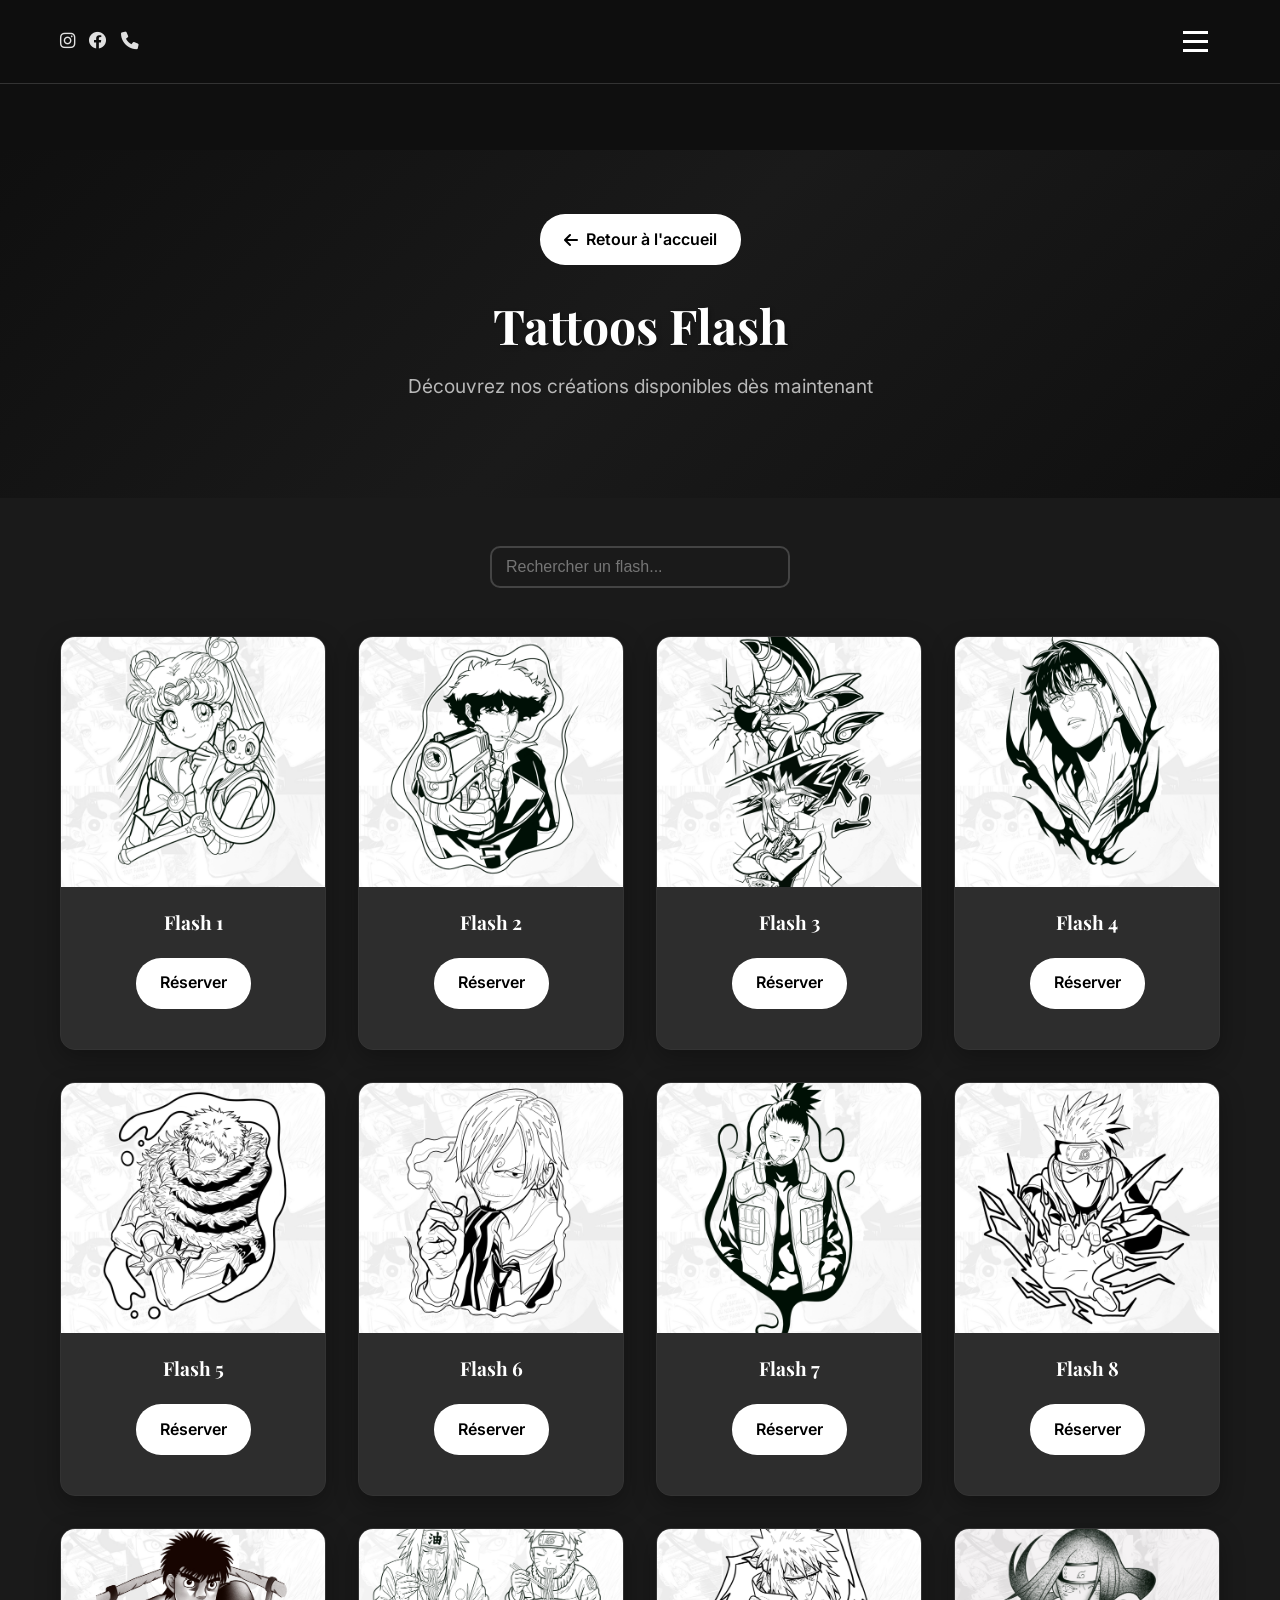
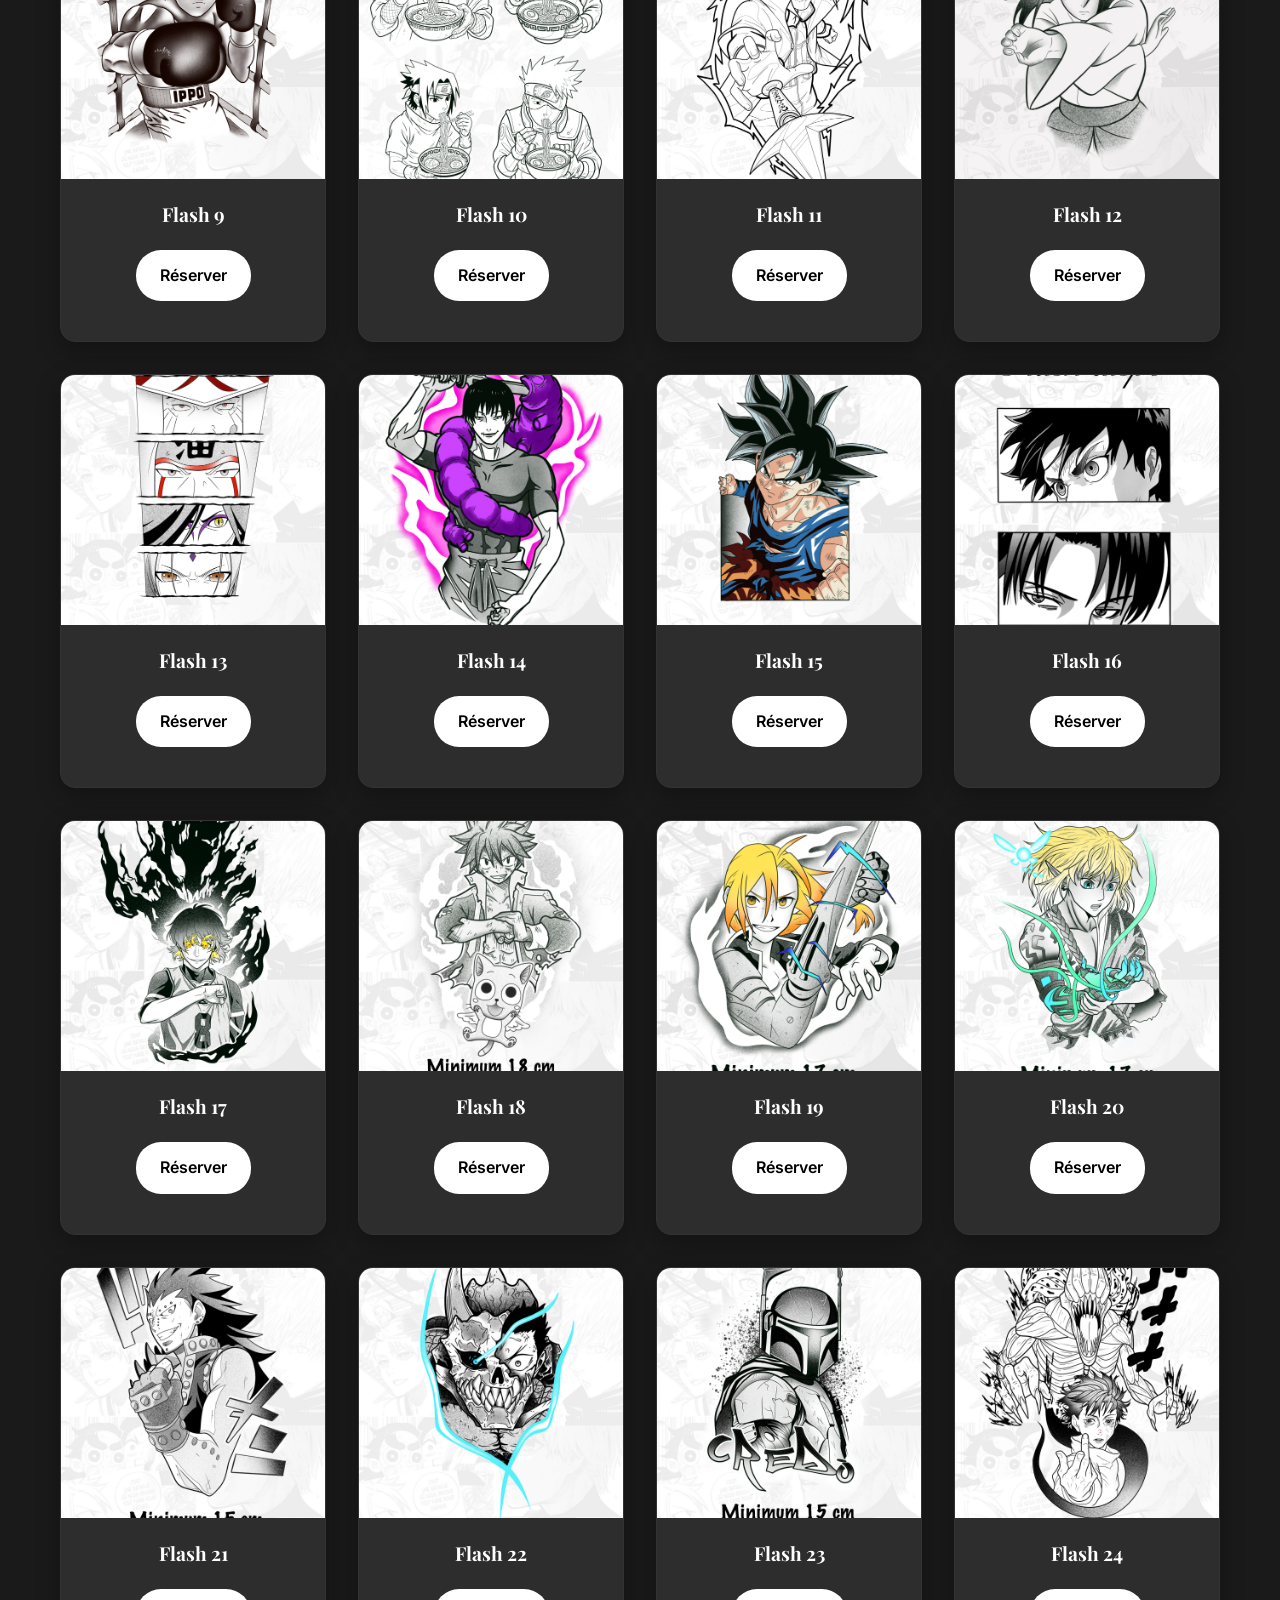
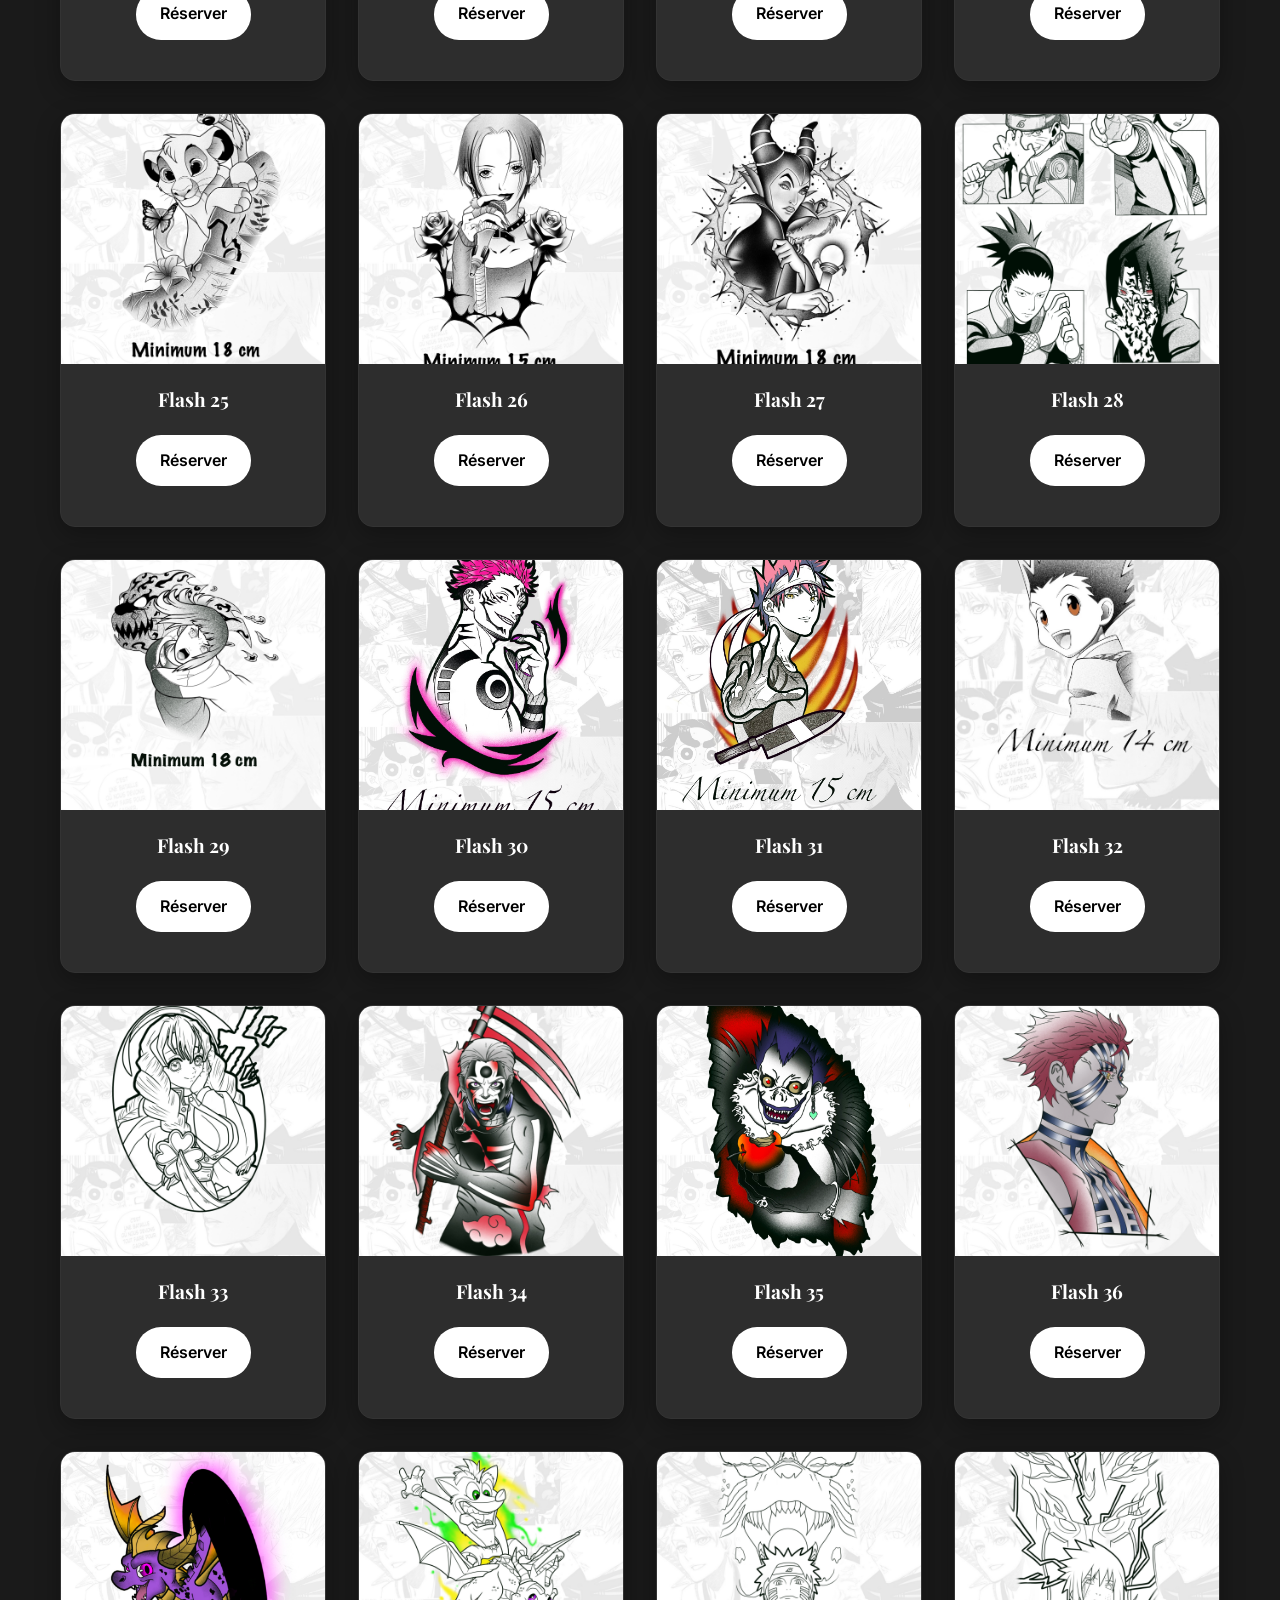
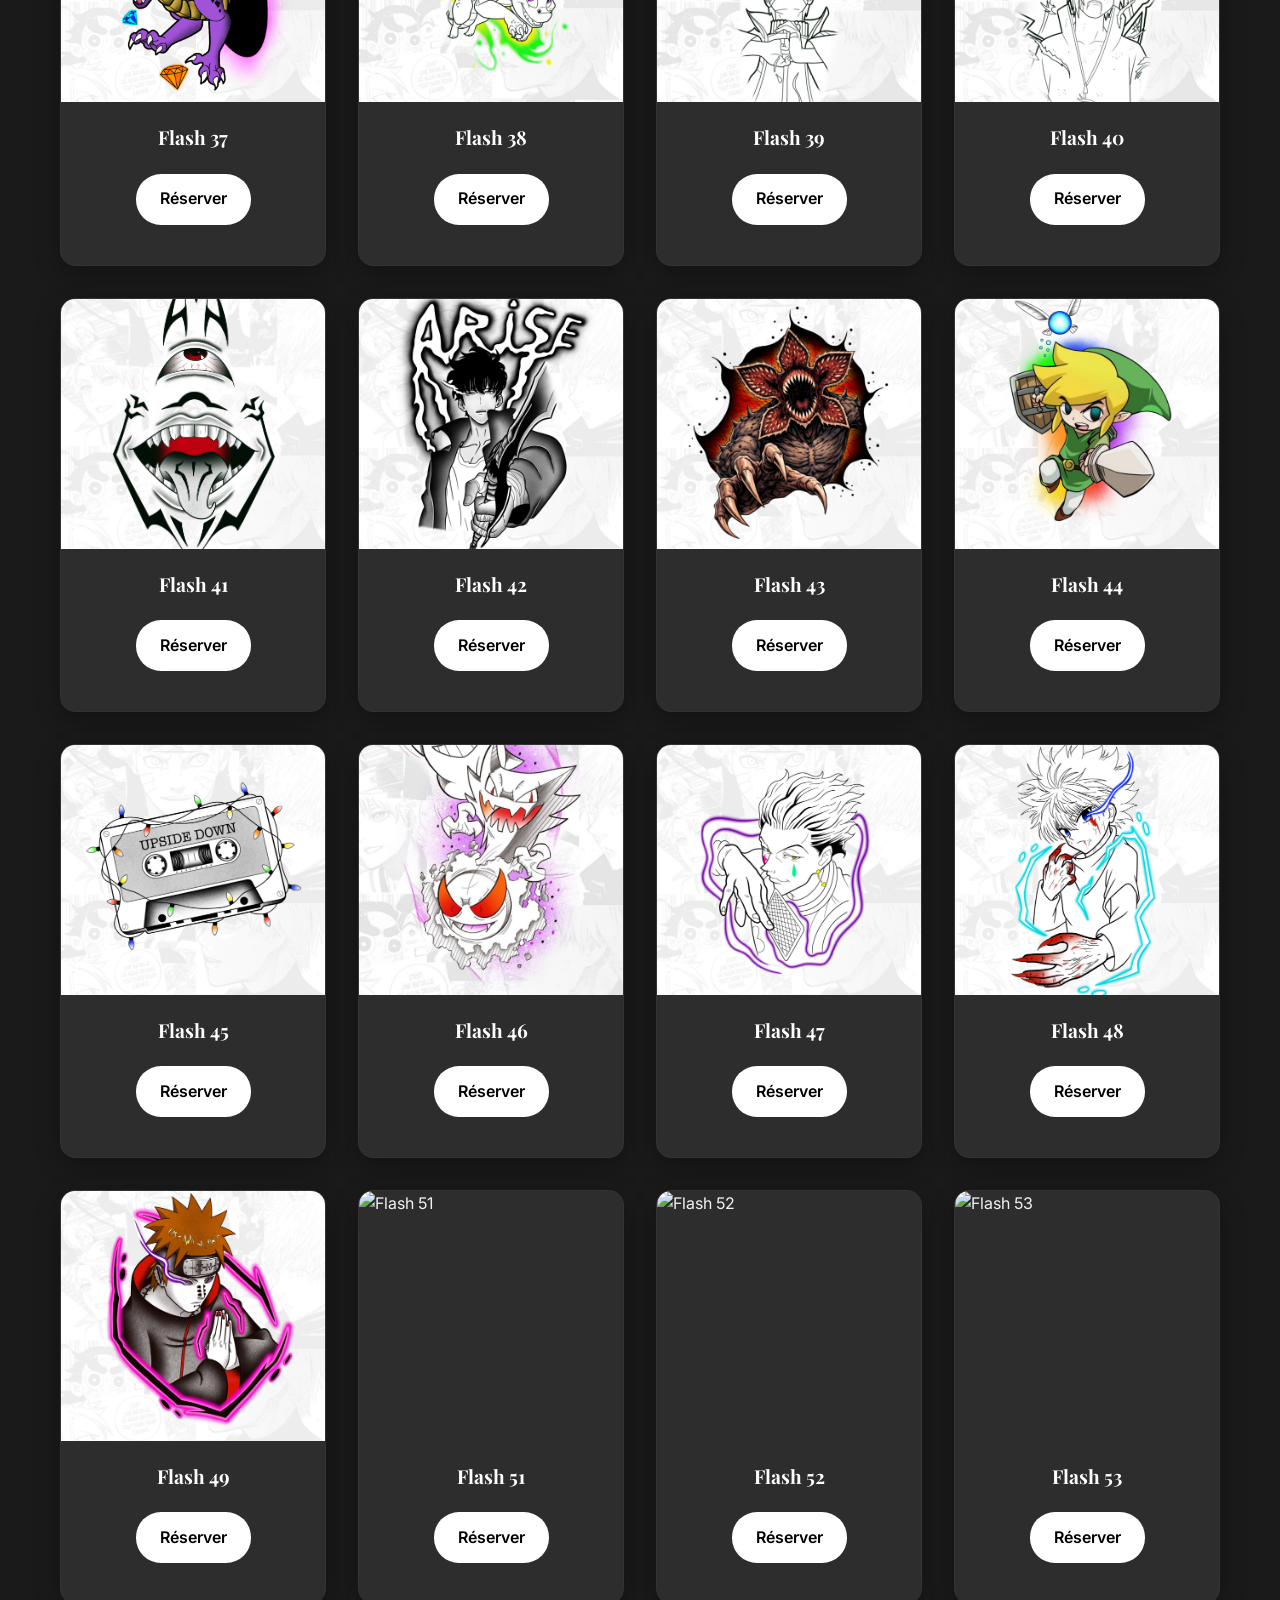
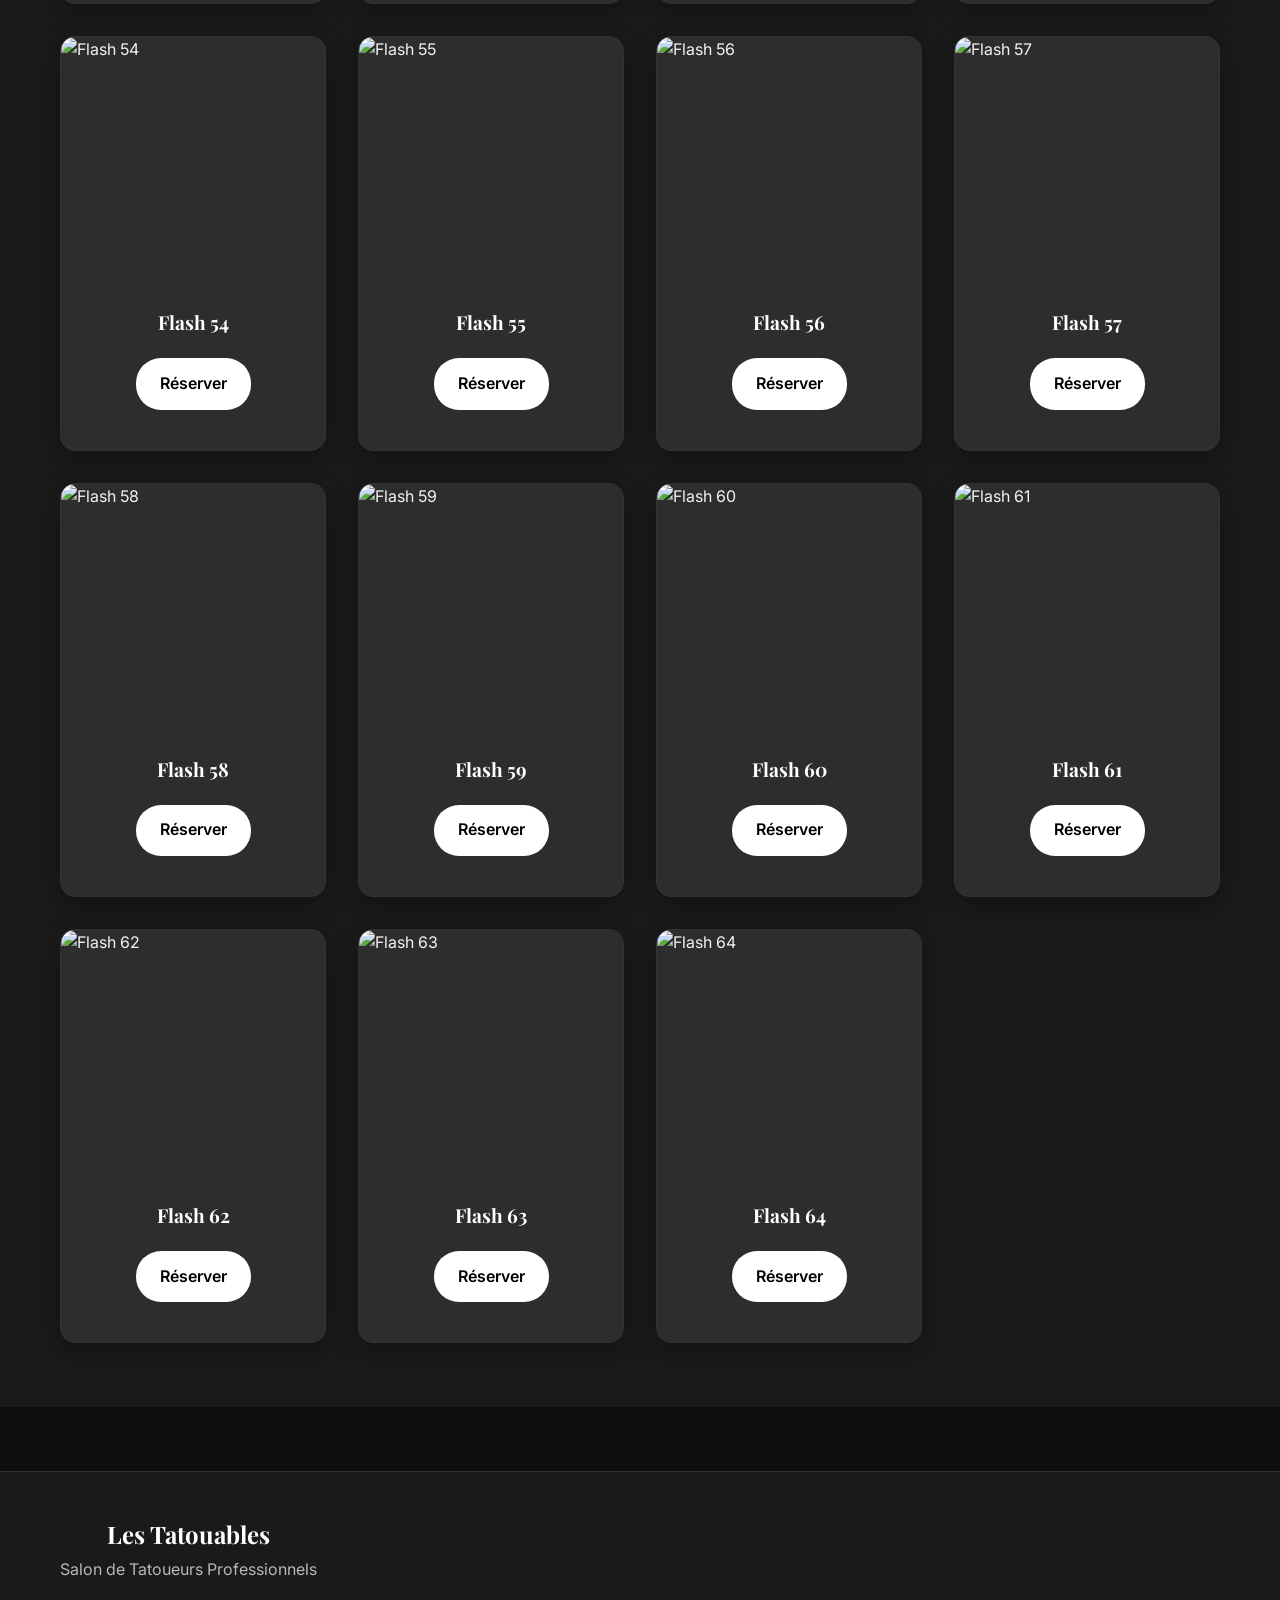
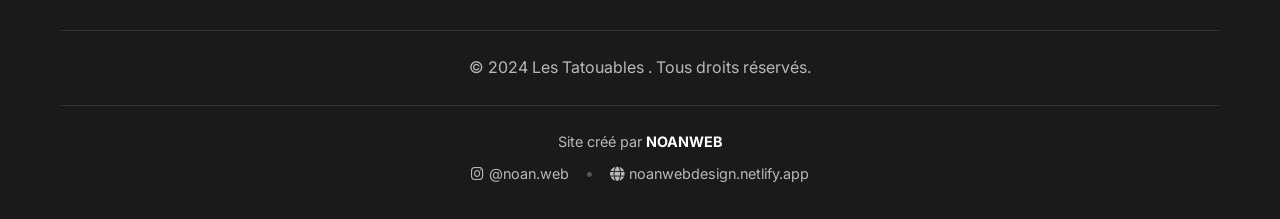
==== commit 1293aa28: "Add files via upload" ====
--- a/flash.html
+++ b/flash.html
@@ -762,6 +762,104 @@
                         <a href="index.html#contact" class="flash-cta">Réserver</a>
                     </div>
                 </div>
+                <div class="flash-item">
+                    <img src="images/flaga1.jpeg" alt="Flash 51" class="flash-img" onclick="openLightbox('images/flaga1.jpeg', 'Flash 51')">
+                    <div class="flash-caption">
+                        <h3>Flash 51</h3>
+                        <a href="index.html#contact" class="flash-cta">Réserver</a>
+                    </div>
+                </div>
+                <div class="flash-item">
+                    <img src="images/flaga2.jpeg" alt="Flash 52" class="flash-img" onclick="openLightbox('images/flaga2.jpeg', 'Flash 52')">
+                    <div class="flash-caption">
+                        <h3>Flash 52</h3>
+                        <a href="index.html#contact" class="flash-cta">Réserver</a>
+                    </div>
+                </div>
+                <div class="flash-item">
+                    <img src="images/flaga3.jpeg" alt="Flash 53" class="flash-img" onclick="openLightbox('images/flaga3.jpeg', 'Flash 53')">
+                    <div class="flash-caption">
+                        <h3>Flash 53</h3>
+                        <a href="index.html#contact" class="flash-cta">Réserver</a>
+                    </div>
+                </div>
+                <div class="flash-item">
+                    <img src="images/flaga4.jpeg" alt="Flash 54" class="flash-img" onclick="openLightbox('images/flaga4.jpeg', 'Flash 54')">
+                    <div class="flash-caption">
+                        <h3>Flash 54</h3>
+                        <a href="index.html#contact" class="flash-cta">Réserver</a>
+                    </div>
+                </div>
+                <div class="flash-item">
+                    <img src="images/flaga5.jpeg" alt="Flash 55" class="flash-img" onclick="openLightbox('images/flaga5.jpeg', 'Flash 55')">
+                    <div class="flash-caption">
+                        <h3>Flash 55</h3>
+                        <a href="index.html#contact" class="flash-cta">Réserver</a>
+                    </div>
+                </div>
+                <div class="flash-item">
+                    <img src="images/flaga6.jpeg" alt="Flash 56" class="flash-img" onclick="openLightbox('images/flaga6.jpeg', 'Flash 56')">
+                    <div class="flash-caption">
+                        <h3>Flash 56</h3>
+                        <a href="index.html#contact" class="flash-cta">Réserver</a>
+                    </div>
+                </div>
+                <div class="flash-item">
+                    <img src="images/flaga7.jpeg" alt="Flash 57" class="flash-img" onclick="openLightbox('images/flaga7.jpeg', 'Flash 57')">
+                    <div class="flash-caption">
+                        <h3>Flash 57</h3>
+                        <a href="index.html#contact" class="flash-cta">Réserver</a>
+                    </div>
+                </div>
+                <div class="flash-item">
+                    <img src="images/flaga8.jpeg" alt="Flash 58" class="flash-img" onclick="openLightbox('images/flaga8.jpeg', 'Flash 58')">
+                    <div class="flash-caption">
+                        <h3>Flash 58</h3>
+                        <a href="index.html#contact" class="flash-cta">Réserver</a>
+                    </div>
+                </div>
+                <div class="flash-item">
+                    <img src="images/flaga9.jpeg" alt="Flash 59" class="flash-img" onclick="openLightbox('images/flaga9.jpeg', 'Flash 59')">
+                    <div class="flash-caption">
+                        <h3>Flash 59</h3>
+                        <a href="index.html#contact" class="flash-cta">Réserver</a>
+                    </div>
+                </div>
+                <div class="flash-item">
+                    <img src="images/flaga10.jpeg" alt="Flash 60" class="flash-img" onclick="openLightbox('images/flaga10.jpeg', 'Flash 60')">
+                    <div class="flash-caption">
+                        <h3>Flash 60</h3>
+                        <a href="index.html#contact" class="flash-cta">Réserver</a>
+                    </div>
+                </div>
+                <div class="flash-item">
+                    <img src="images/flaga11.jpeg" alt="Flash 61" class="flash-img" onclick="openLightbox('images/flaga11.jpeg', 'Flash 61')">
+                    <div class="flash-caption">
+                        <h3>Flash 61</h3>
+                        <a href="index.html#contact" class="flash-cta">Réserver</a>
+                    </div>
+                </div>
+                <div class="flash-item">
+                    <img src="images/flaga12.jpeg" alt="Flash 62" class="flash-img" onclick="openLightbox('images/flaga12.jpeg', 'Flash 62')">
+                    <div class="flash-caption">
+                        <h3>Flash 62</h3>
+                        <a href="index.html#contact" class="flash-cta">Réserver</a>
+                    </div>
+                </div>
+                <div class="flash-item">
+                    <img src="images/flag1.jpg" alt="Flash 63" class="flash-img" onclick="openLightbox('images/flag1.jpg', 'Flash 63')">
+                    <div class="flash-caption">
+                        <h3>Flash 63</h3>
+                        <a href="index.html#contact" class="flash-cta">Réserver</a>
+                    </div>
+                </div>
+                <div class="flash-item">
+                    <img src="images/flag2.jpg" alt="Flash 64" class="flash-img" onclick="openLightbox('images/flag2.jpg', 'Flash 64')">
+                    <div class="flash-caption">
+                        <h3>Flash 64</h3>
+                        <a href="index.html#contact" class="flash-cta">Réserver</a>
+                    </div>
+                </div>
             </div>
             <div class="flash-empty" id="flashEmpty" style="display:none;">Aucun flash disponible.</div>
         </div>
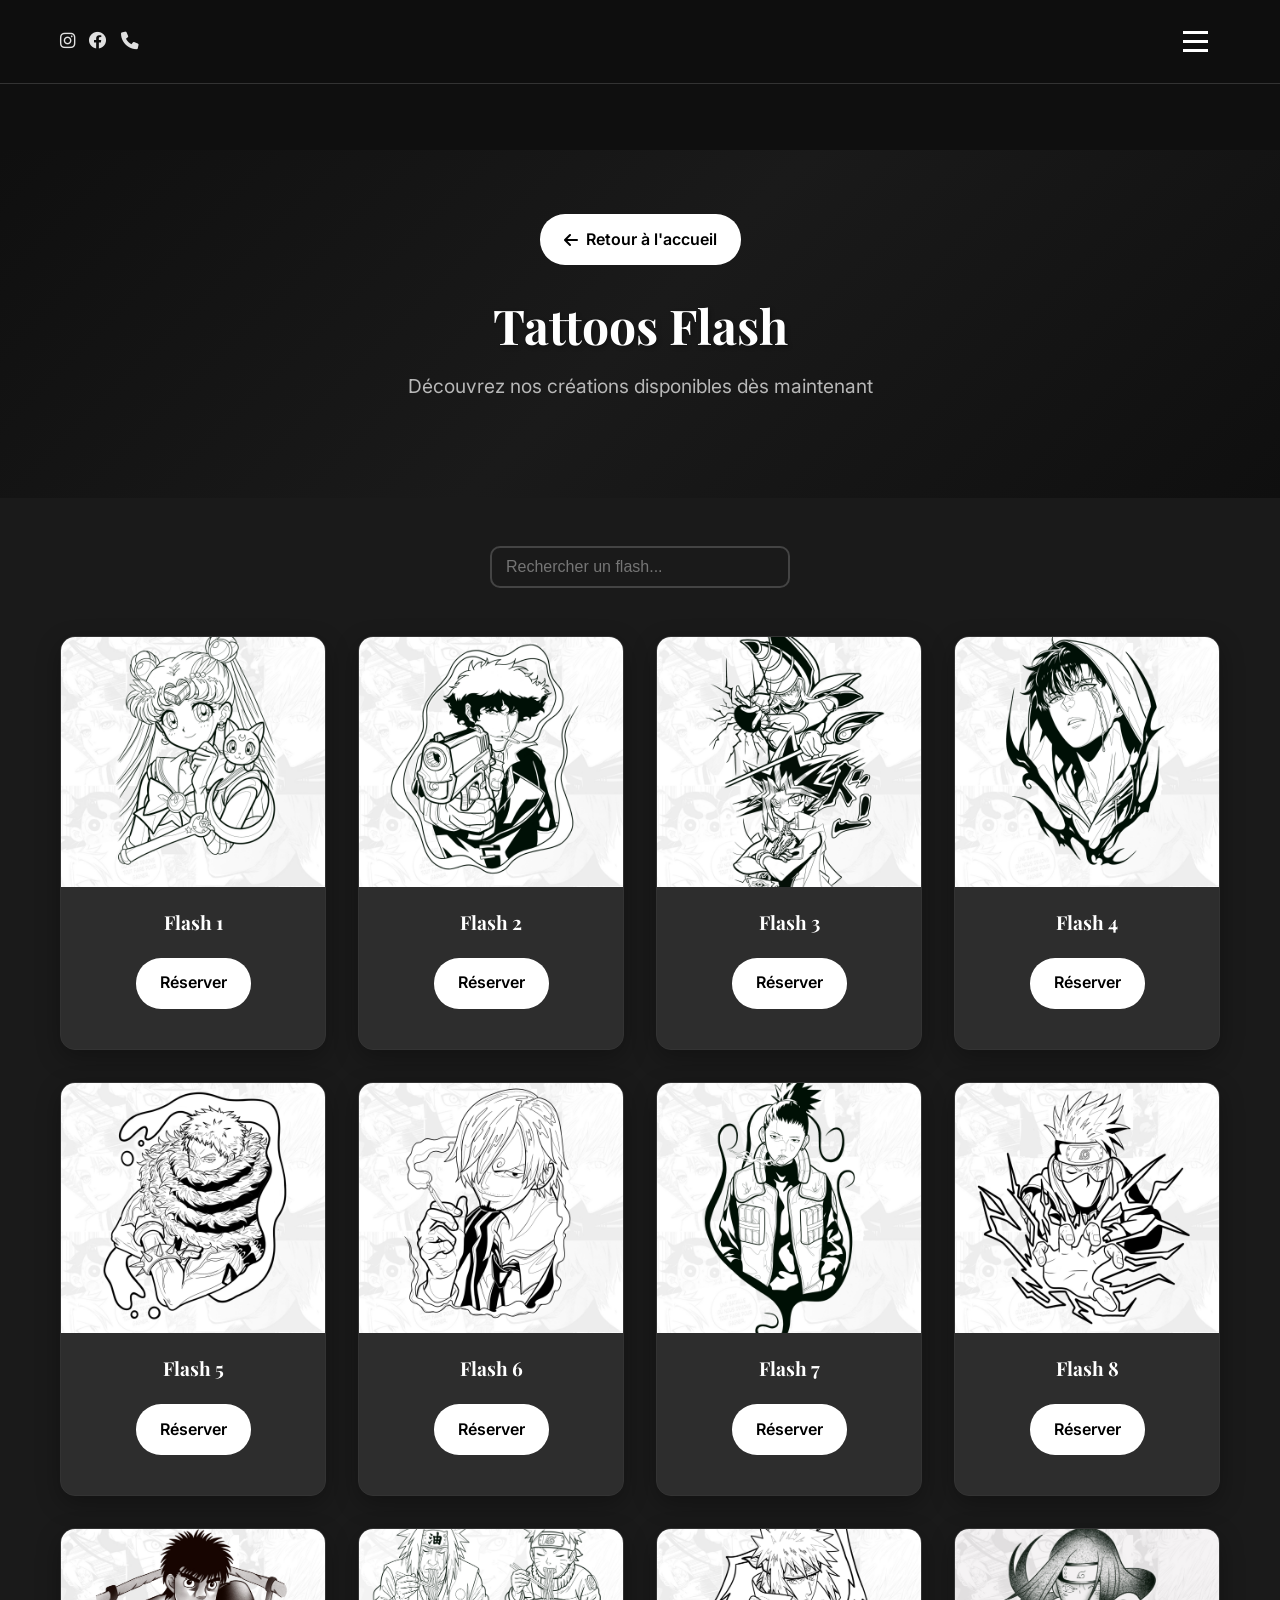
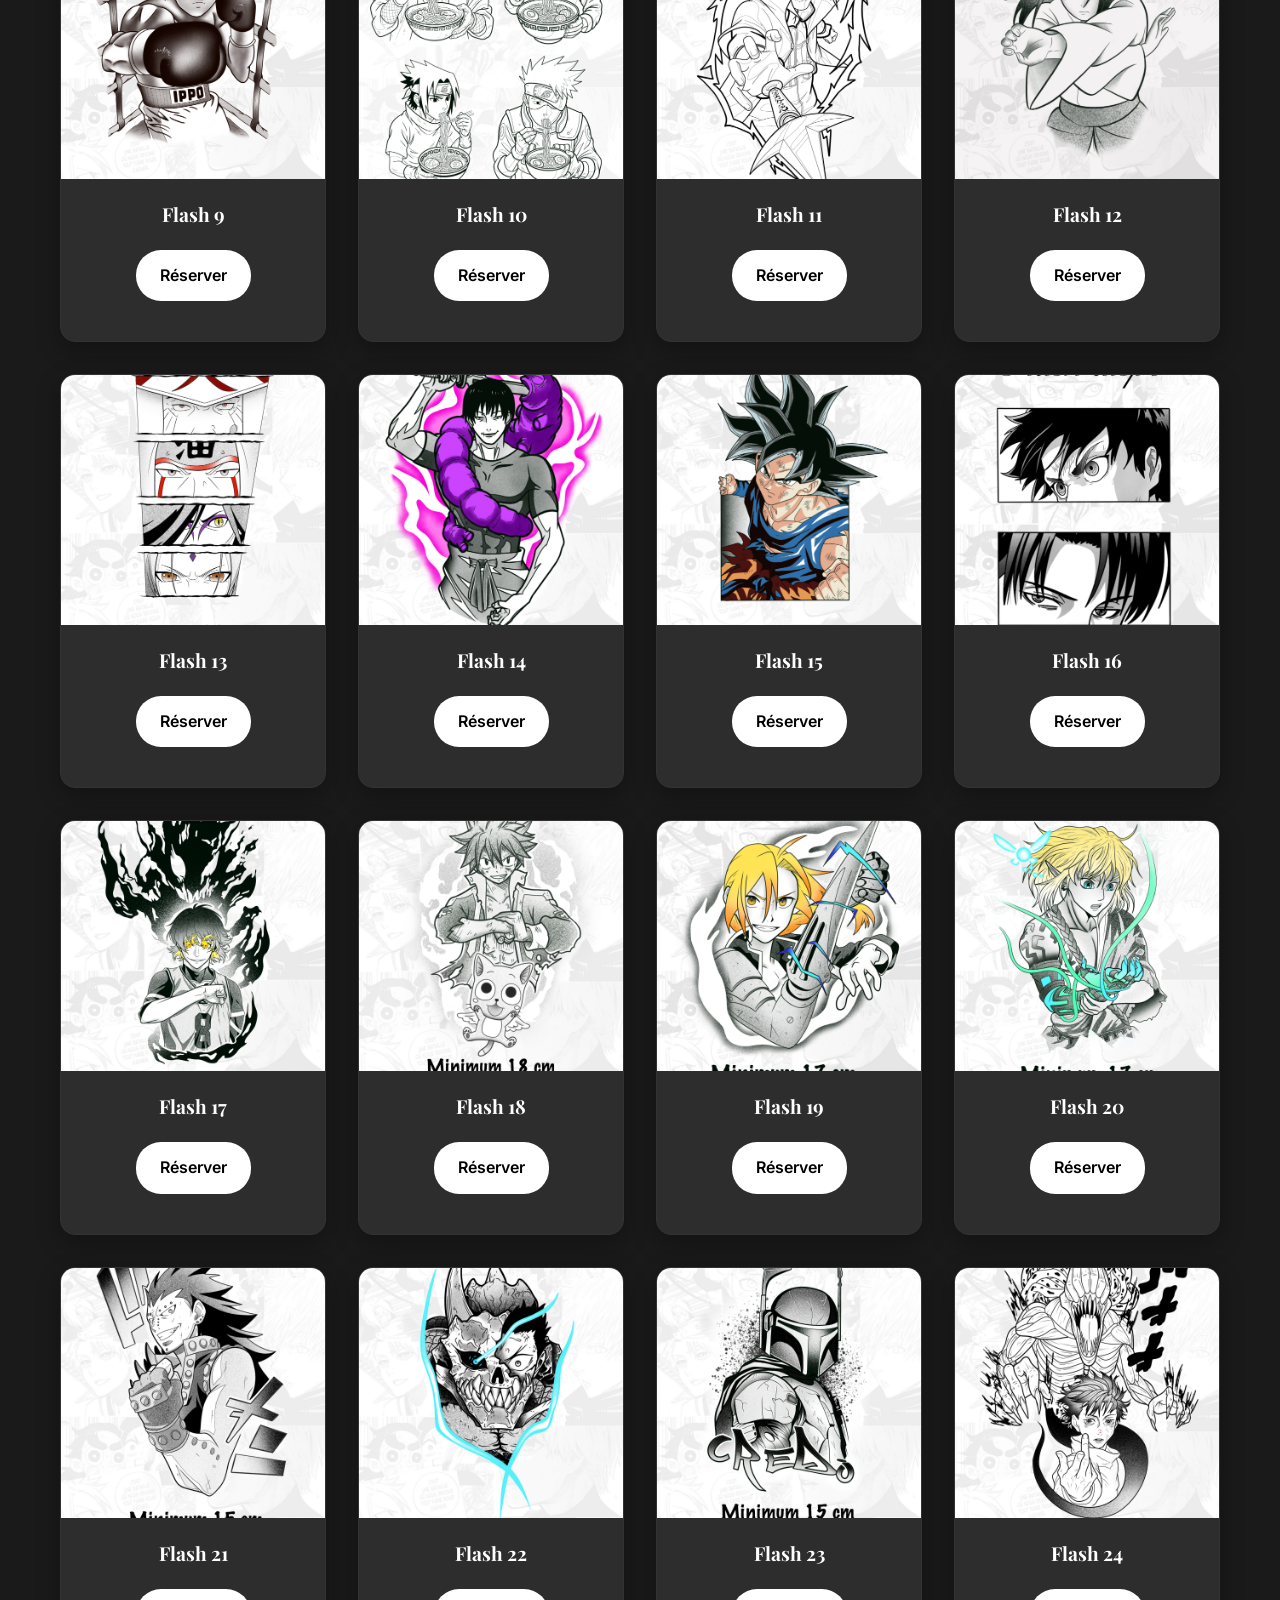
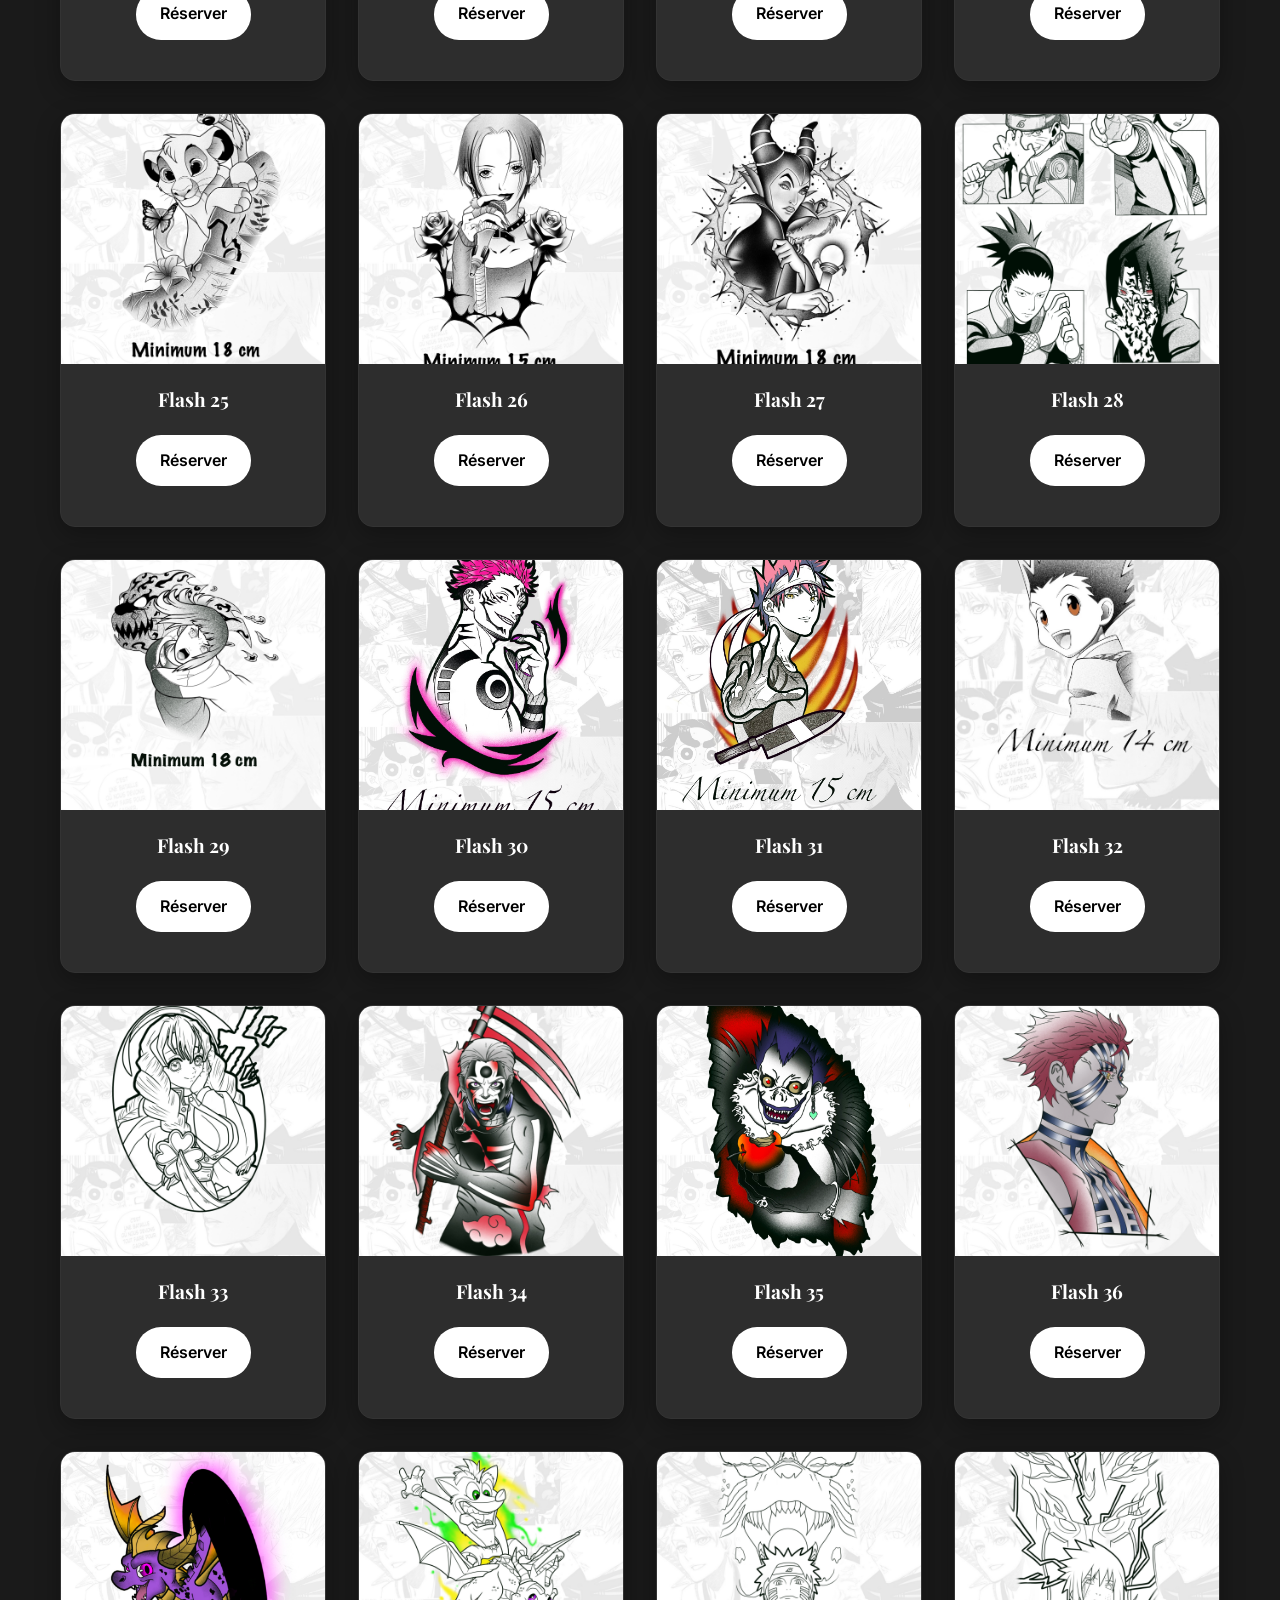
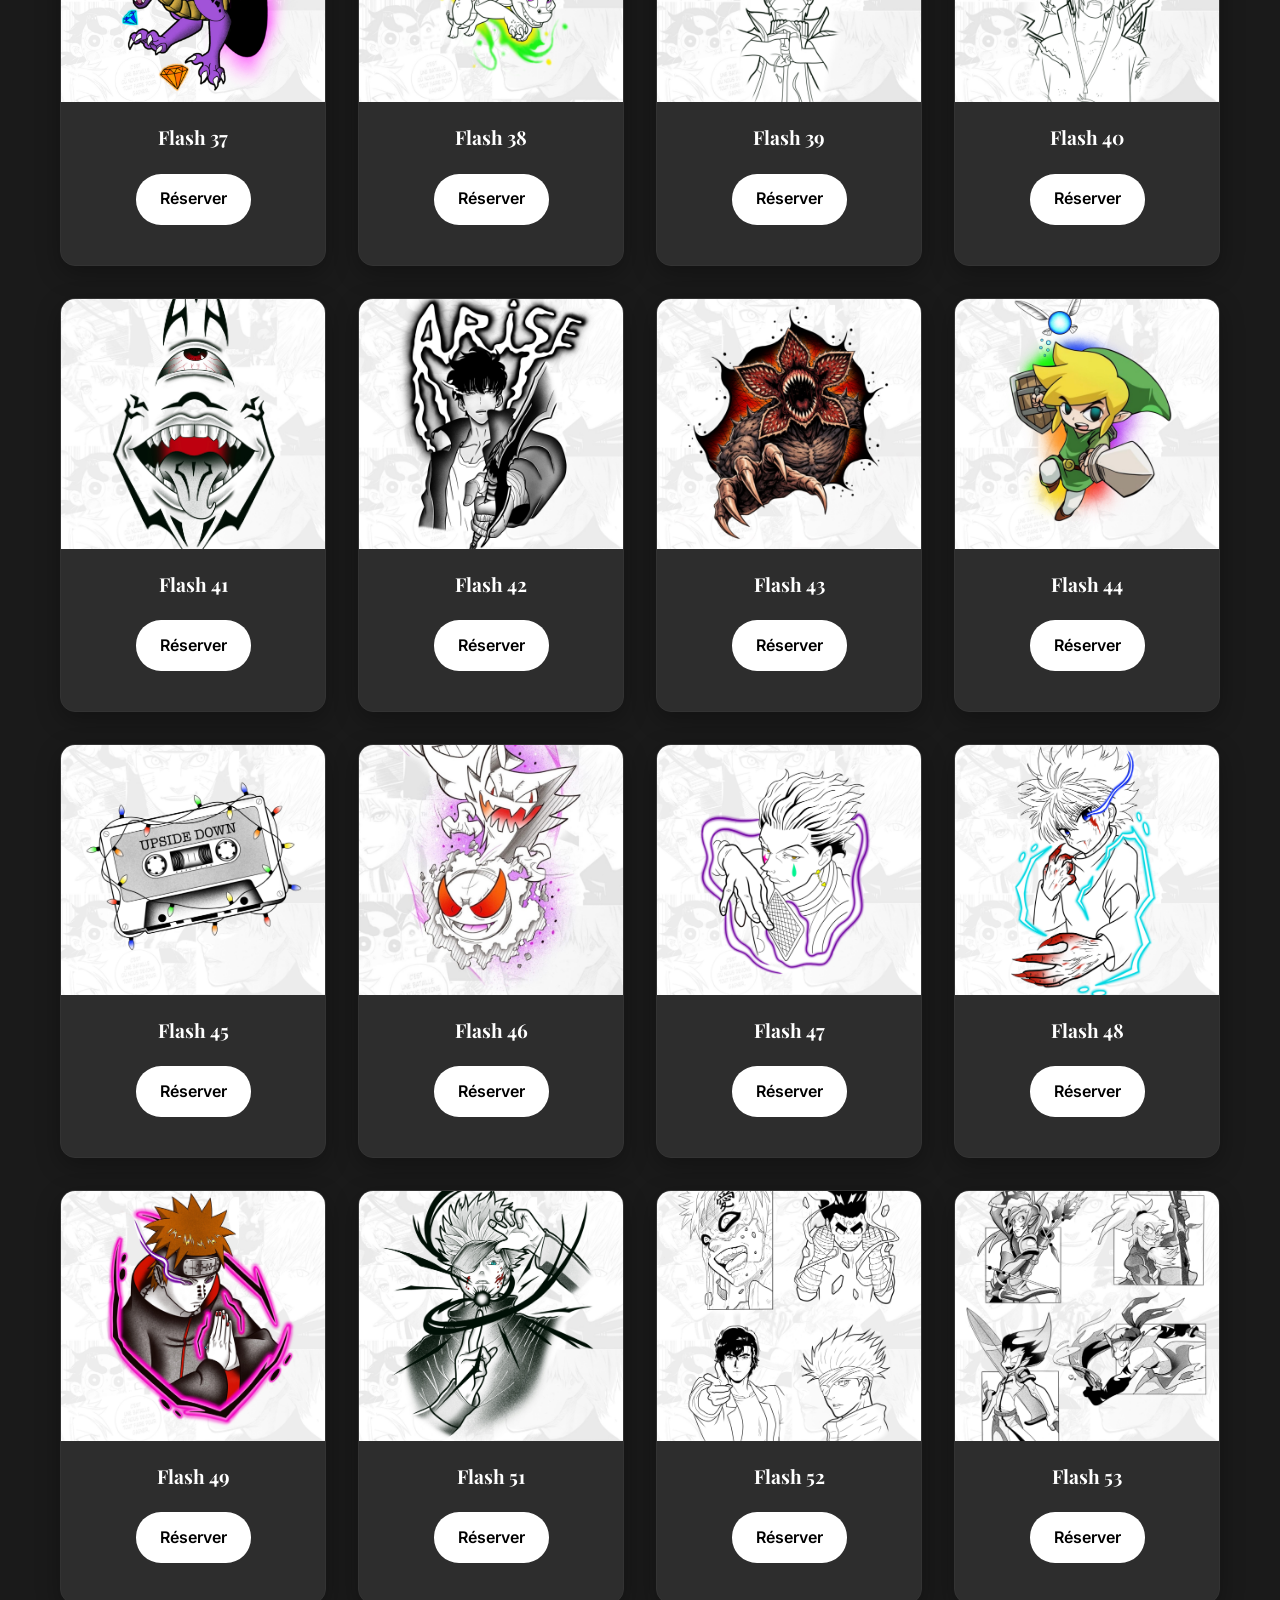
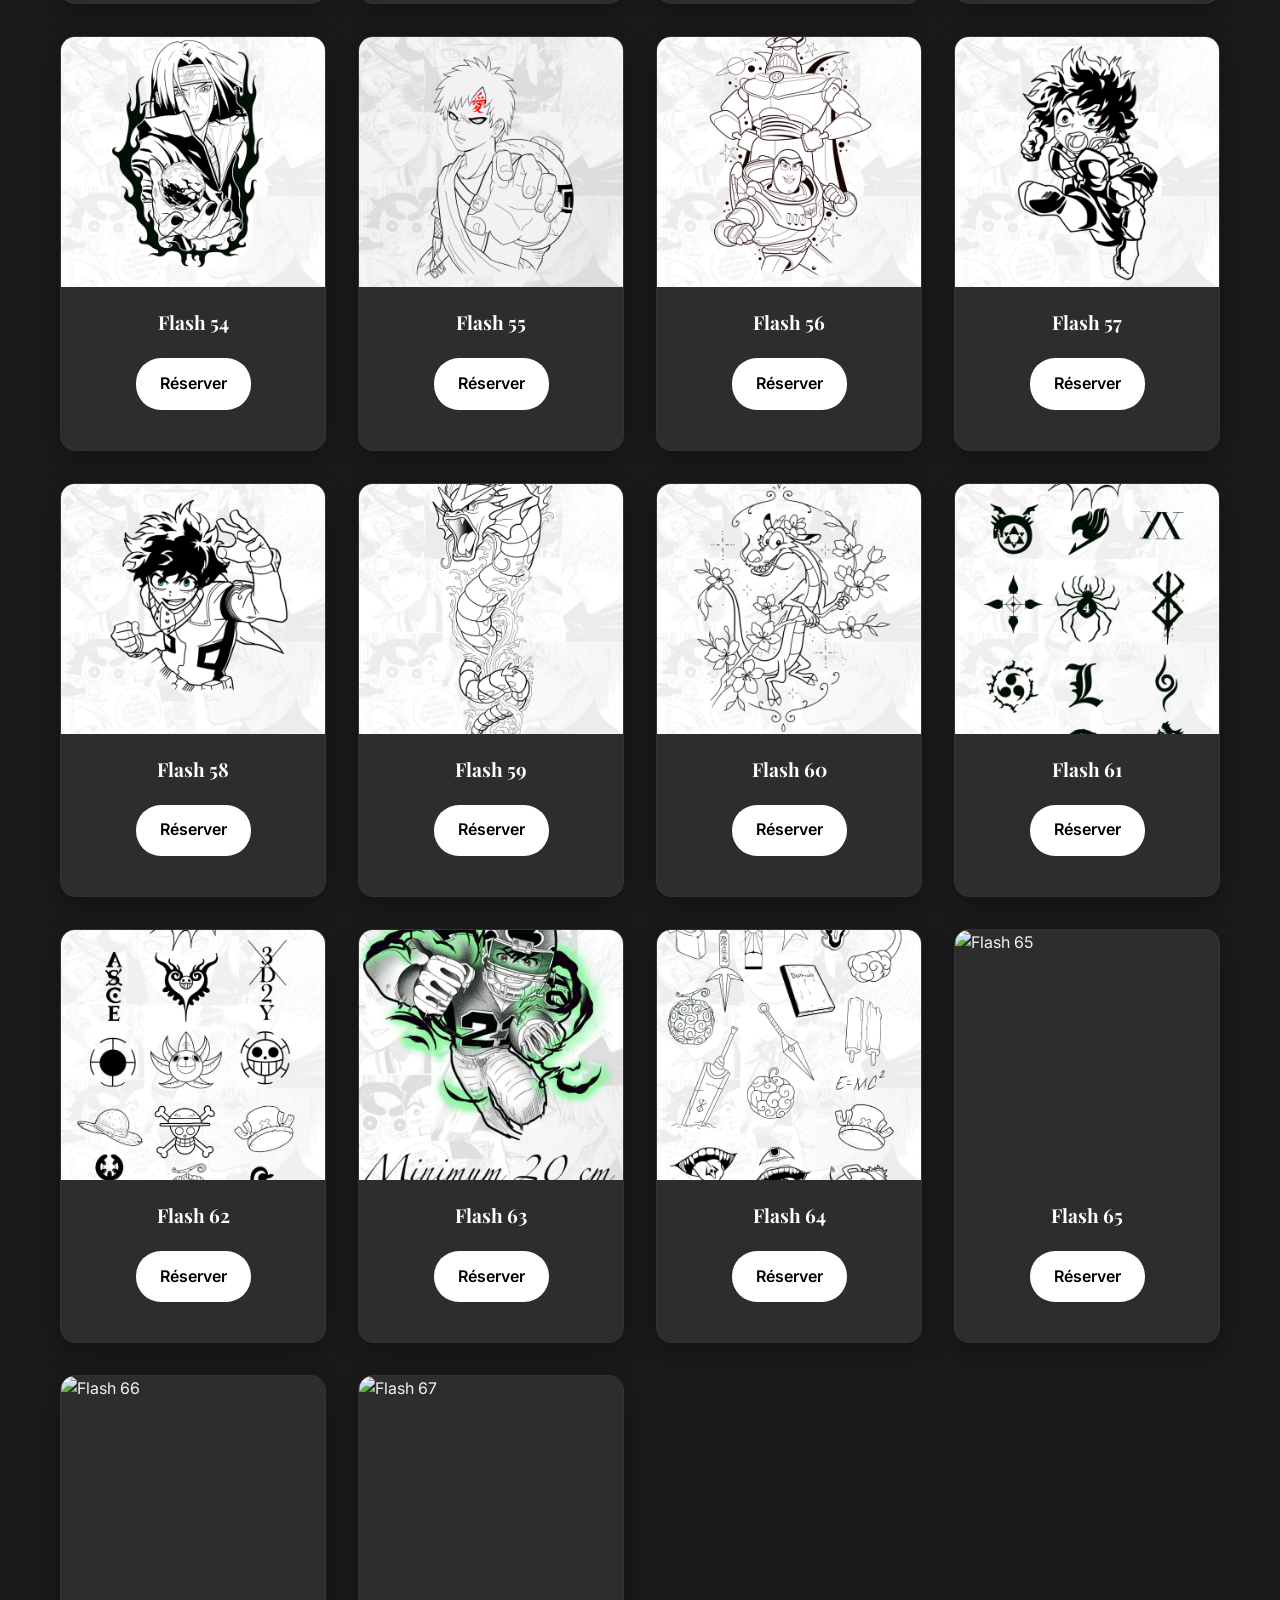
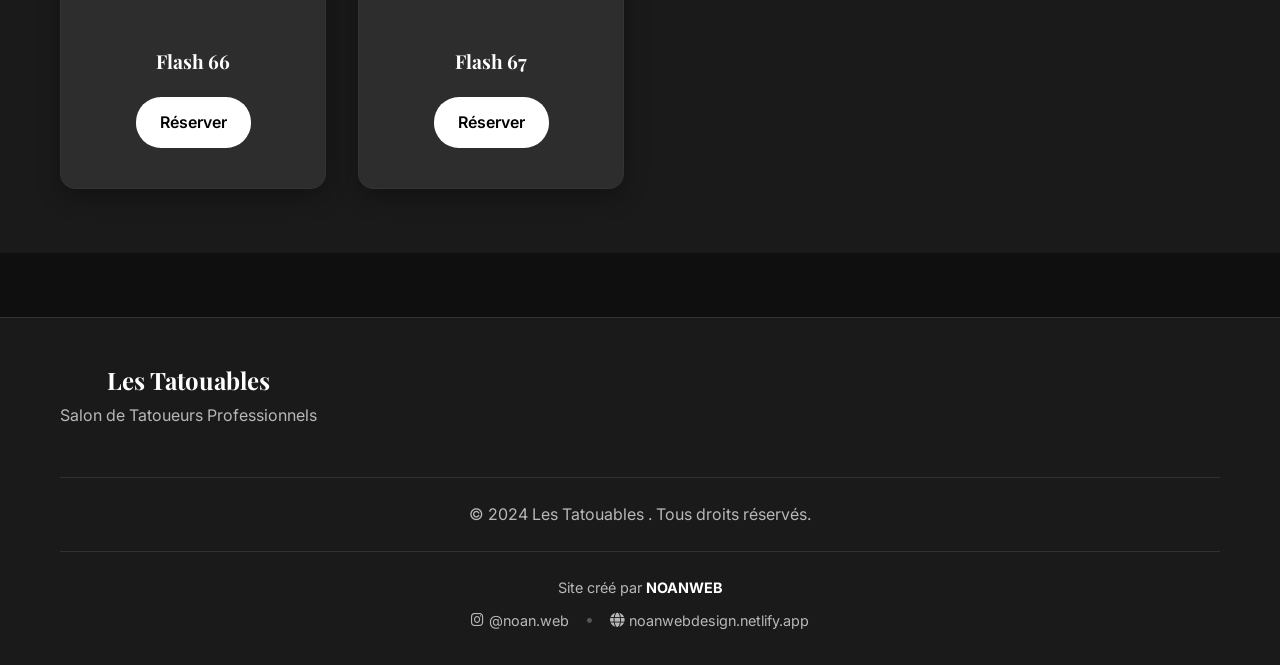
==== commit 809d96b4: "Add files via upload" ====
--- a/flash.html
+++ b/flash.html
@@ -860,6 +860,27 @@
                         <a href="index.html#contact" class="flash-cta">Réserver</a>
                     </div>
                 </div>
+                <div class="flash-item">
+                    <img src="images/newflash/IMG_1453.jpeg" alt="Flash 65" class="flash-img" onclick="openLightbox('images/newflash/IMG_1453.jpeg', 'Flash 65')">
+                    <div class="flash-caption">
+                        <h3>Flash 65</h3>
+                        <a href="index.html#contact" class="flash-cta">Réserver</a>
+                    </div>
+                </div>
+                <div class="flash-item">
+                    <img src="images/newflash/IMG_1455.jpeg" alt="Flash 66" class="flash-img" onclick="openLightbox('images/newflash/IMG_1455.jpeg', 'Flash 66')">
+                    <div class="flash-caption">
+                        <h3>Flash 66</h3>
+                        <a href="index.html#contact" class="flash-cta">Réserver</a>
+                    </div>
+                </div>
+                <div class="flash-item">
+                    <img src="images/newflash/IMG_1456.jpeg" alt="Flash 67" class="flash-img" onclick="openLightbox('images/newflash/IMG_1456.jpeg', 'Flash 67')">
+                    <div class="flash-caption">
+                        <h3>Flash 67</h3>
+                        <a href="index.html#contact" class="flash-cta">Réserver</a>
+                    </div>
+                </div>
             </div>
             <div class="flash-empty" id="flashEmpty" style="display:none;">Aucun flash disponible.</div>
         </div>
